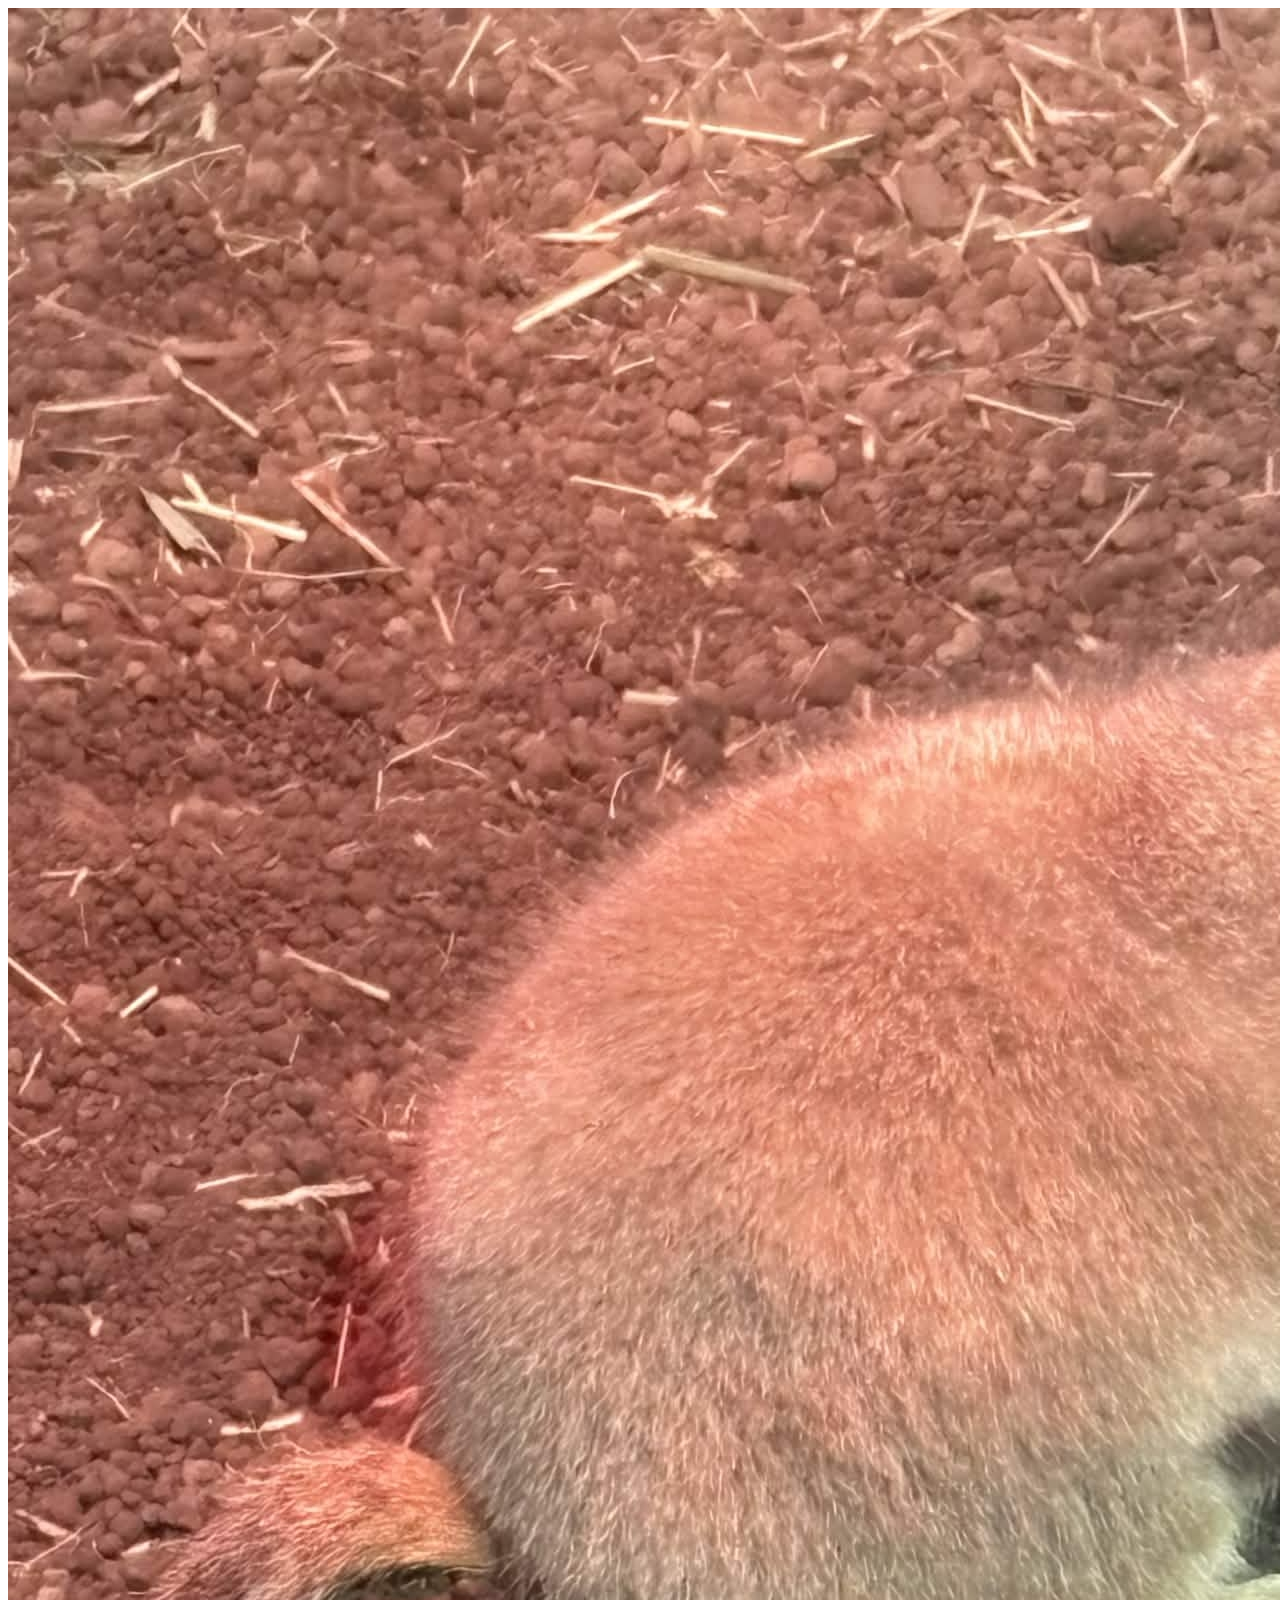
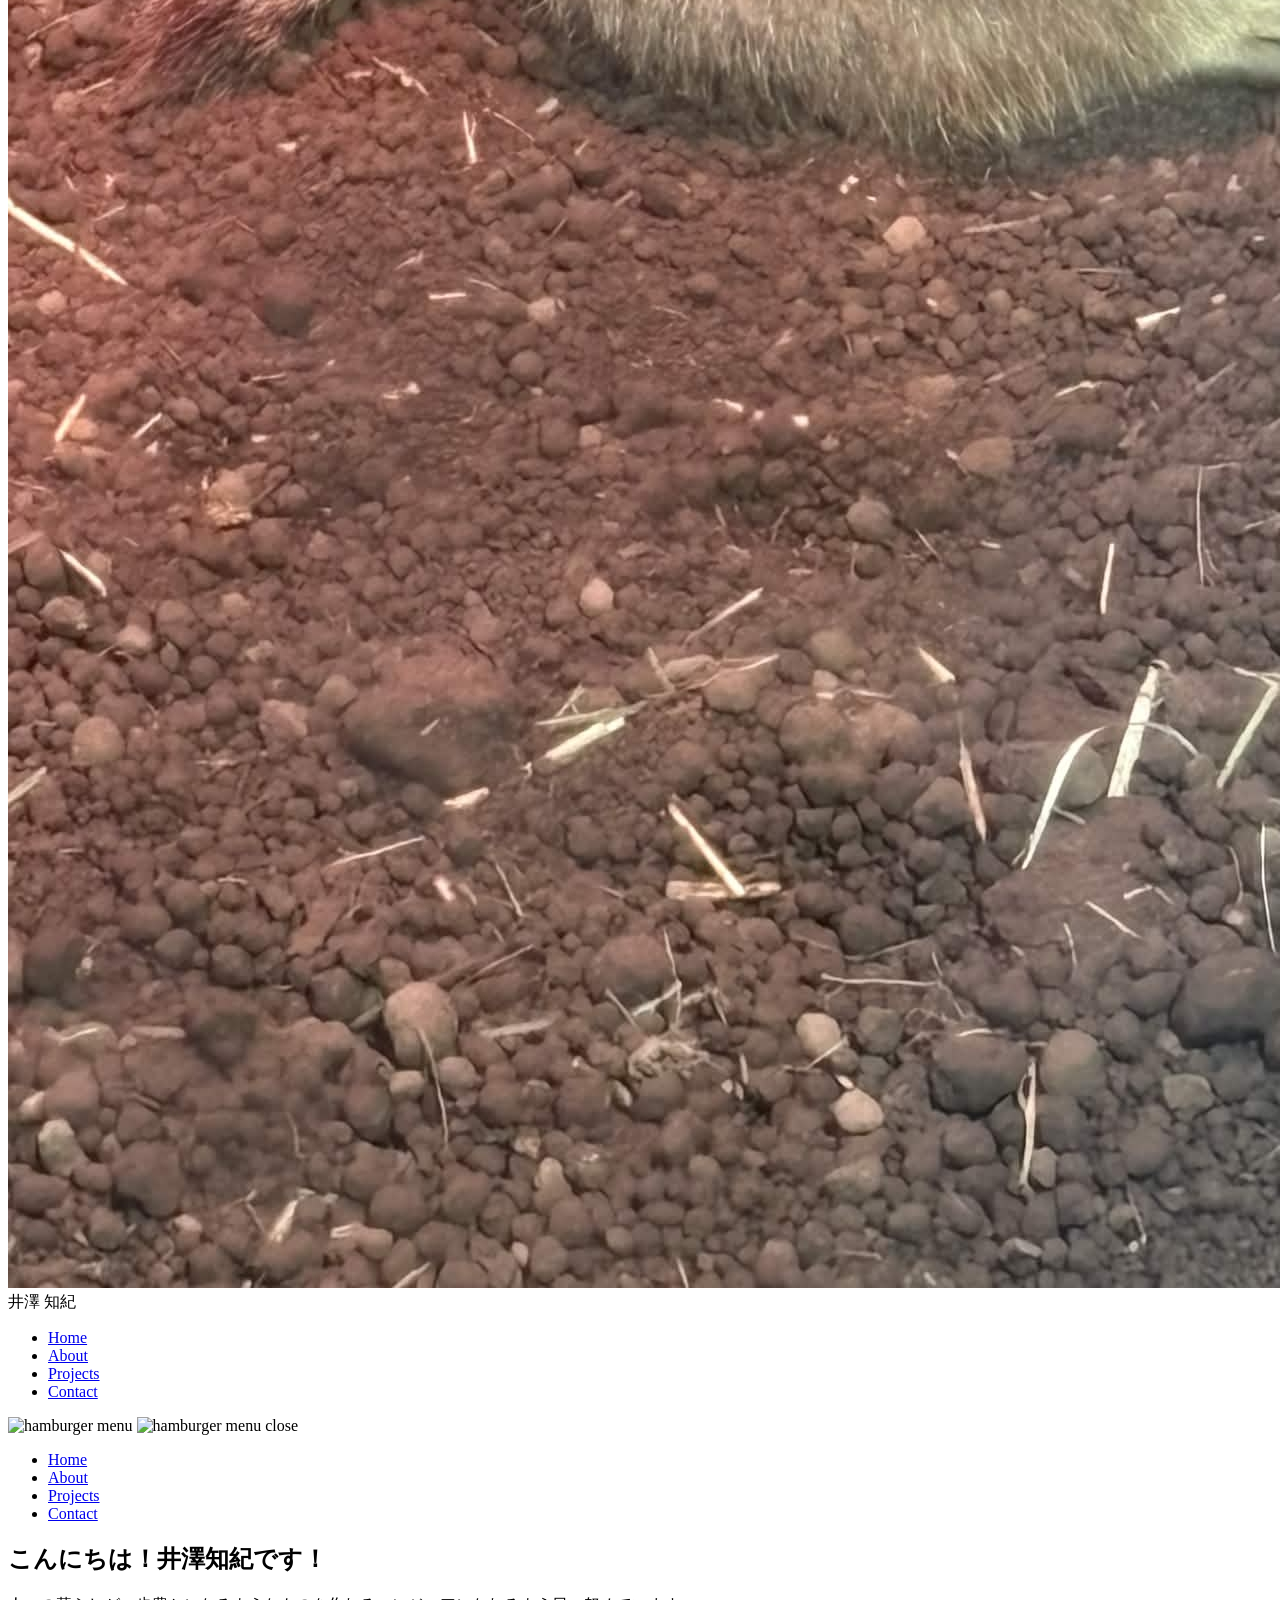
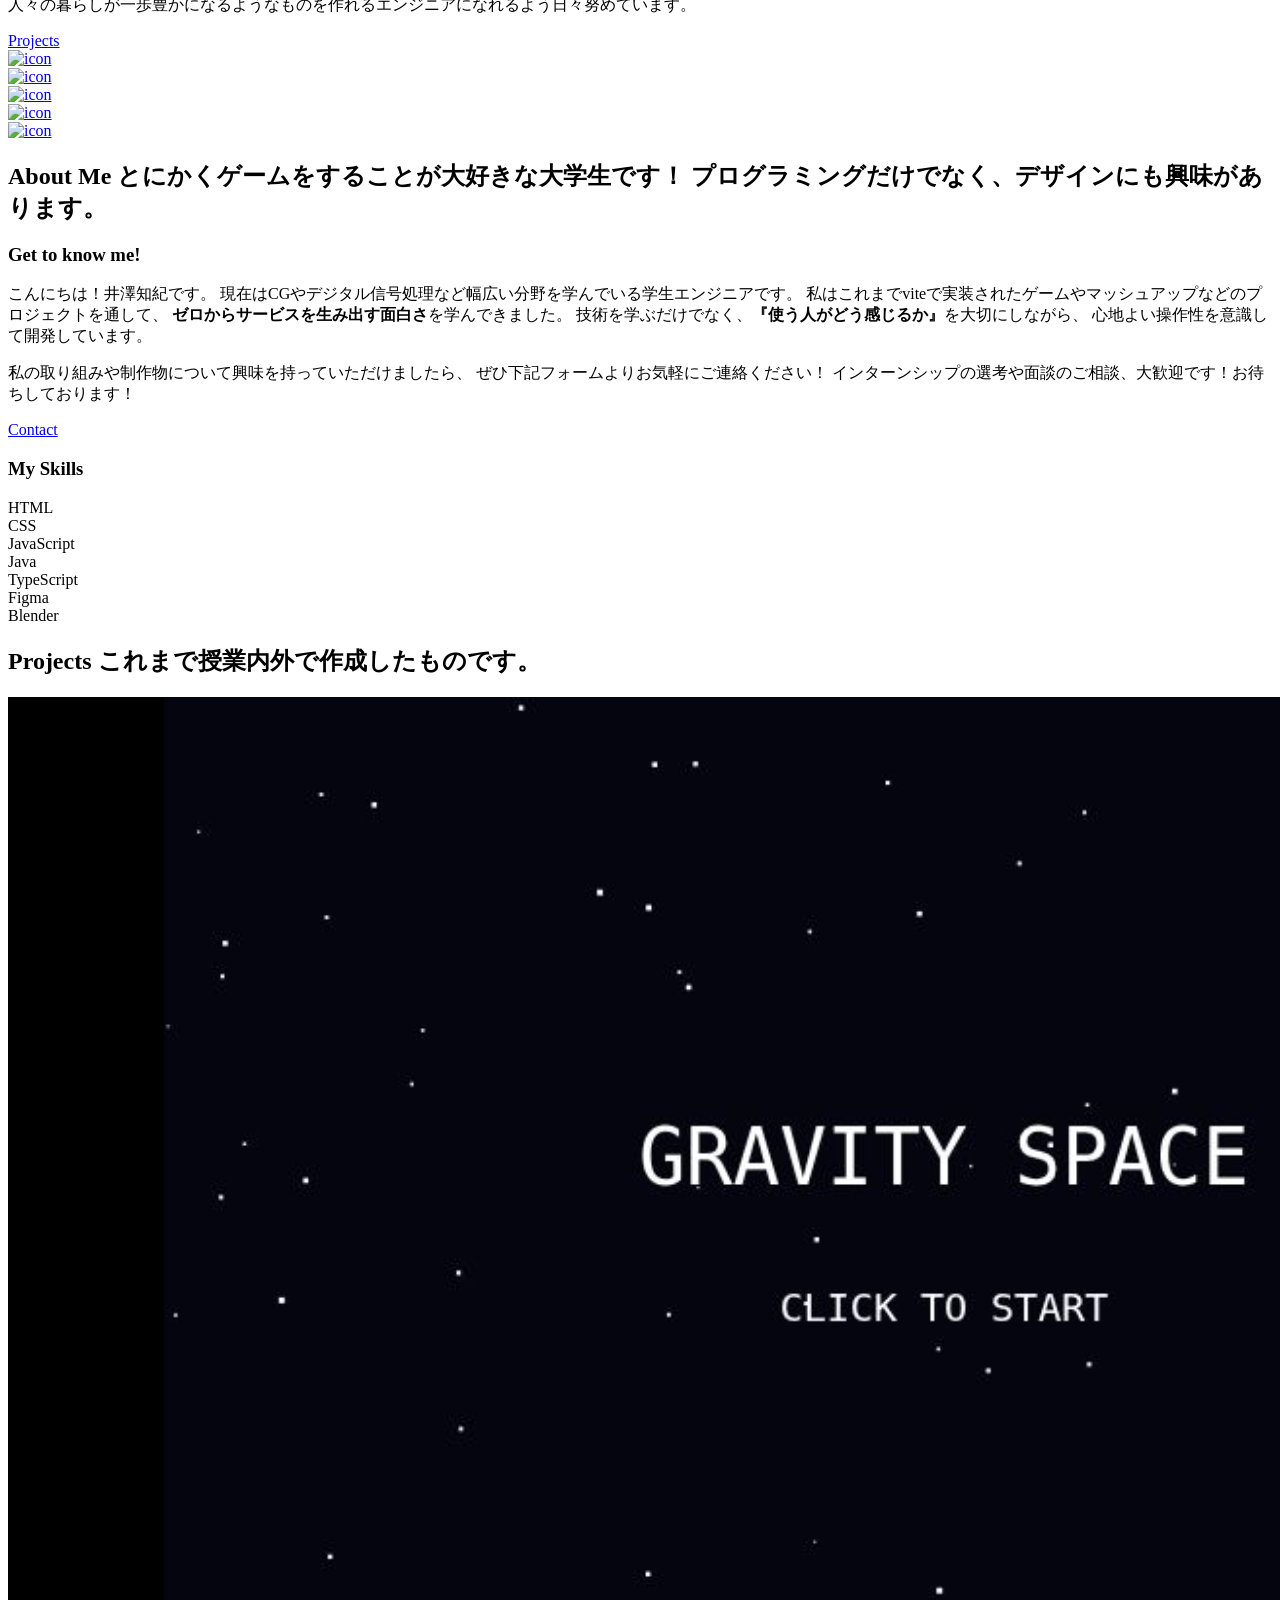
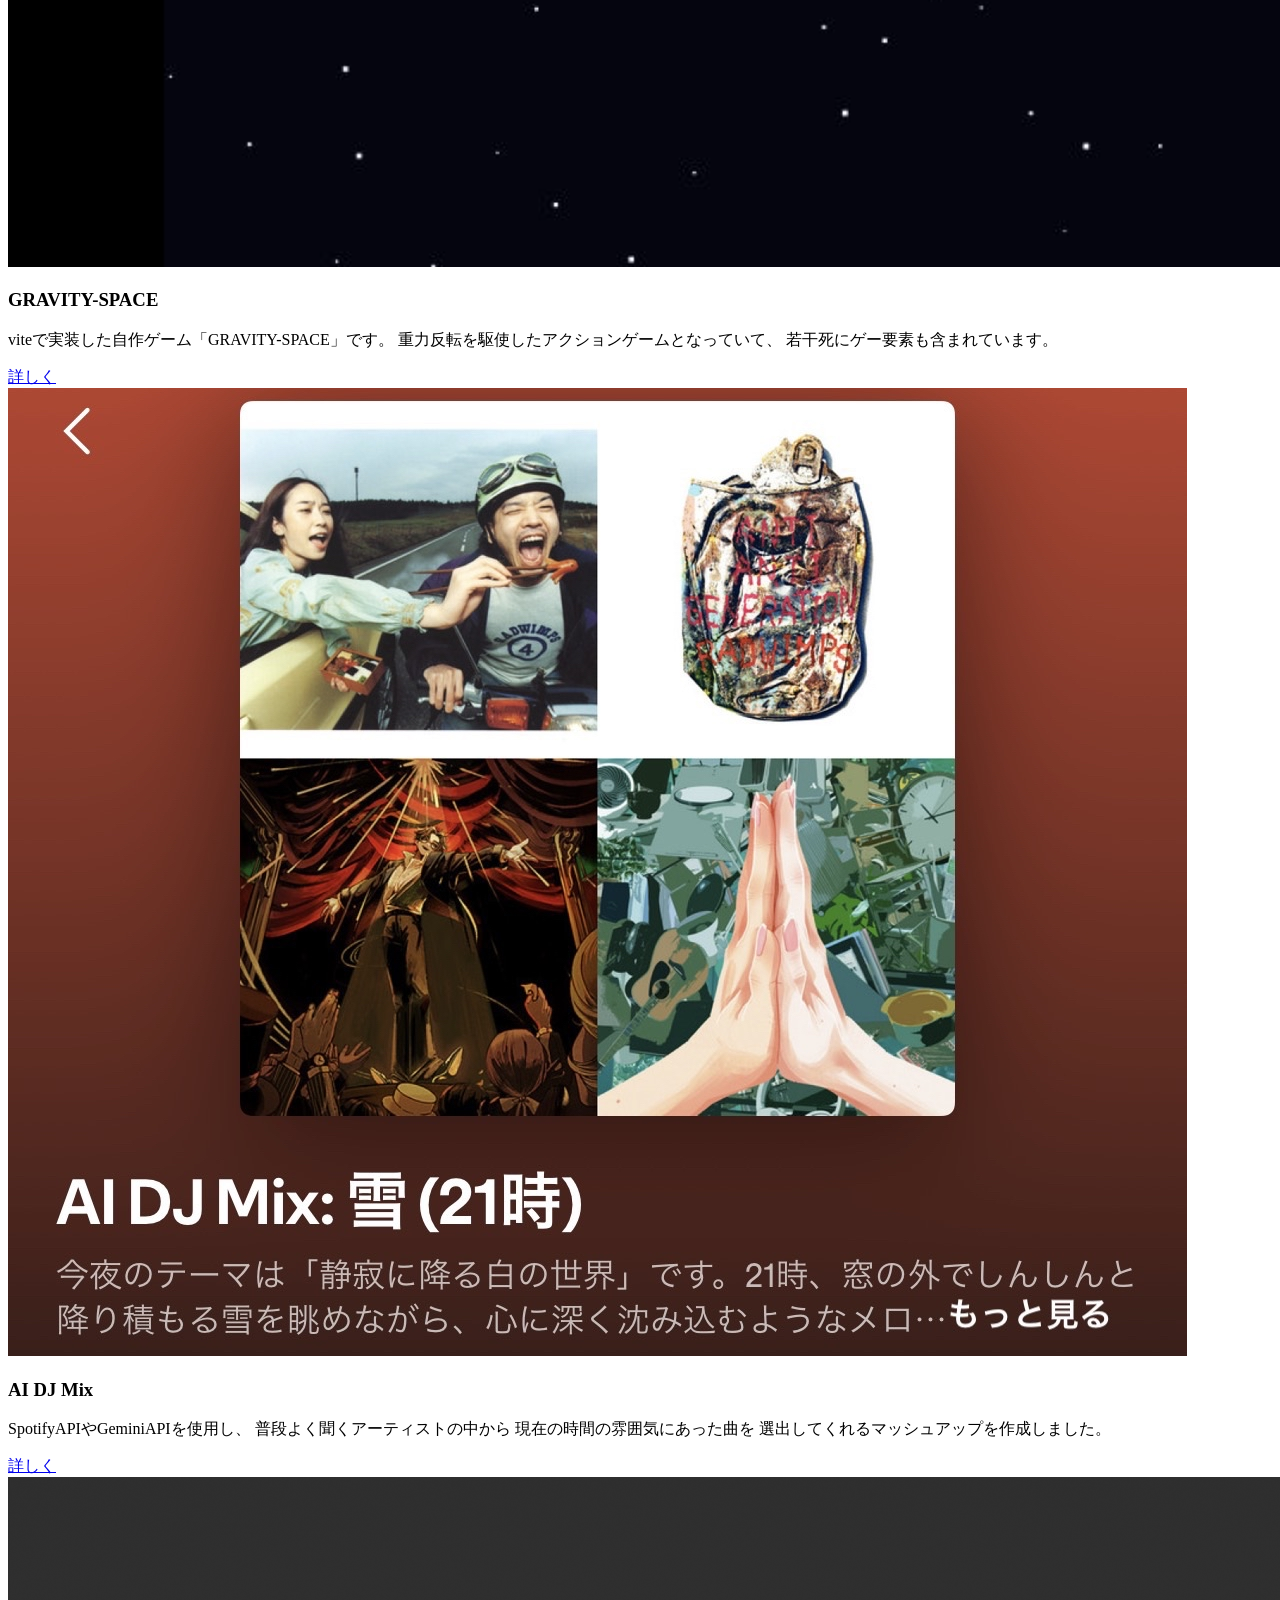
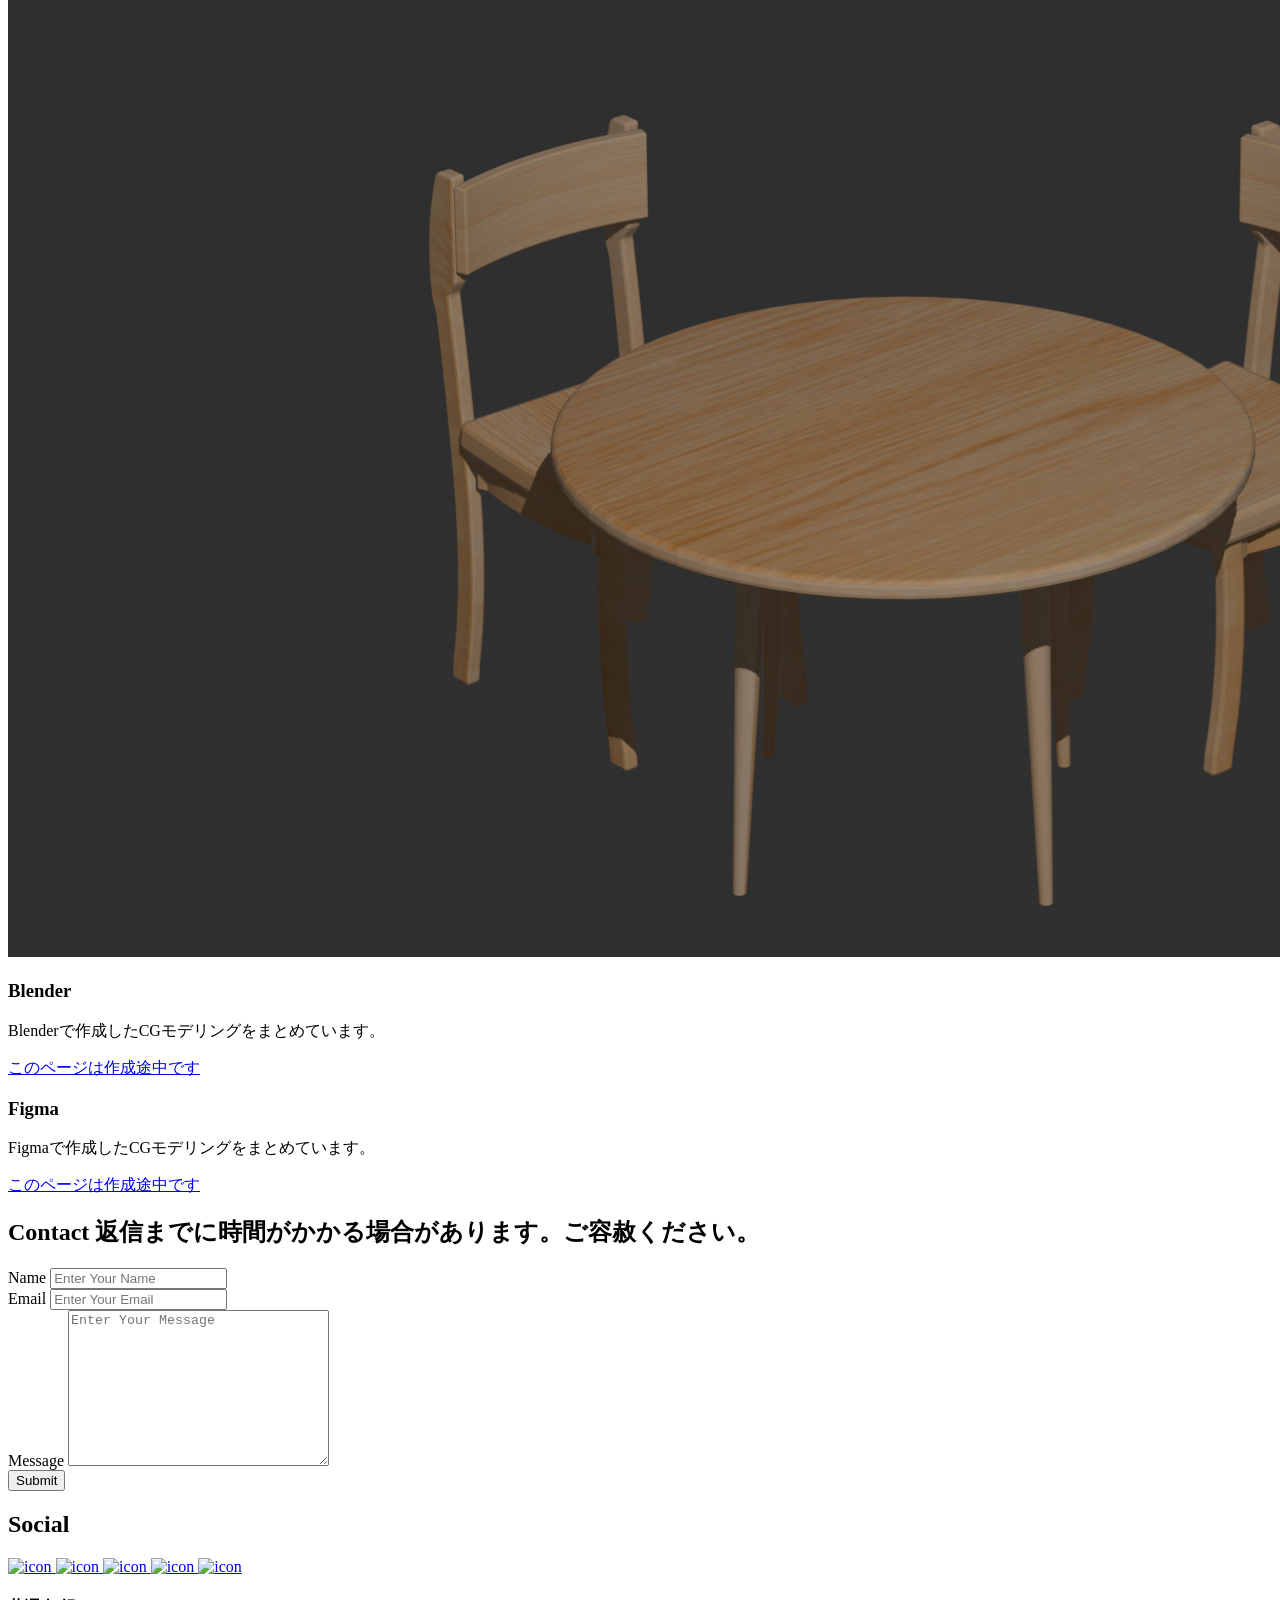
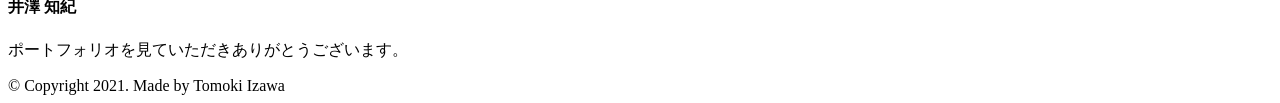
==== index.html @ d4529b8e "project-4_page_added" ====
<!DOCTYPE html>
<html lang="en">
  <head>
    <meta charset="UTF-8" />
    <meta name="viewport" content="width=device-width, initial-scale=1.0" />
    <meta http-equiv="X-UA-Compatible" content="ie=edge" />
    <title>Dopefolio</title>
    <meta name="description" content="Portfolio Template for Developer" />

    <link rel="stylesheet" href="css/style.css" />

    <link rel="preconnect" href="https://fonts.googleapis.com" />
    <link rel="preconnect" href="https://fonts.gstatic.com" crossorigin />
    <link
      href="https://fonts.googleapis.com/css2?family=Source+Sans+Pro:wght@400;600;700;900&display=swap"
      rel="stylesheet"
    />
    <!-- Google tag (gtag.js) -->
    <script async src="https://www.googletagmanager.com/gtag/js?id=G-M585T8KN8J"></script>
    <script>
    window.dataLayer = window.dataLayer || [];
    function gtag(){dataLayer.push(arguments);}
    gtag('js', new Date());

    gtag('config', 'G-M585T8KN8J');
    </script>
  </head>
  <body>
    <header class="header">
      <div class="header__content">
        <div class="header__logo-container">
          <div class="header__logo-img-cont">
            <img
              src="./assets/jpeg/IMG_5414.jpg"
              alt="Ram Maheshwari Logo Image"
              class="header__logo-img"
            />
          </div>
          <span class="header__logo-sub">井澤 知紀</span>
        </div>
        <div class="header__main">
          <ul class="header__links">
            <li class="header__link-wrapper">
              <a href="./index.html" class="header__link"> Home </a>
            </li>
            <li class="header__link-wrapper">
              <a href="./index.html#about" class="header__link">About </a>
            </li>
            <li class="header__link-wrapper">
              <a href="./index.html#projects" class="header__link">
                Projects
              </a>
            </li>
            <li class="header__link-wrapper">
              <a href="./index.html#contact" class="header__link"> Contact </a>
            </li>
          </ul>
          <div class="header__main-ham-menu-cont">
            <img
              src="./assets/svg/ham-menu.svg"
              alt="hamburger menu"
              class="header__main-ham-menu"
            />
            <img
              src="./assets/svg/ham-menu-close.svg"
              alt="hamburger menu close"
              class="header__main-ham-menu-close d-none"
            />
          </div>
        </div>
      </div>
      <div class="header__sm-menu">
        <div class="header__sm-menu-content">
          <ul class="header__sm-menu-links">
            <li class="header__sm-menu-link">
              <a href="./index.html"> Home </a>
            </li>

            <li class="header__sm-menu-link">
              <a href="./index.html#about"> About </a>
            </li>

            <li class="header__sm-menu-link">
              <a href="./index.html#projects"> Projects </a>
            </li>

            <li class="header__sm-menu-link">
              <a href="./index.html#contact"> Contact </a>
            </li>
          </ul>
        </div>
      </div>
    </header>
    <section class="home-hero">
      <div class="home-hero__content">
        <h1 class="heading-primary">こんにちは！井澤知紀です！</h1>
        <div class="home-hero__info">
          <p class="text-primary">
            人々の暮らしが一歩豊かになるようなものを作れるエンジニアになれるよう日々努めています。
          </p>
        </div>
        <div class="home-hero__cta">
          <a href="./index.html#projects" class="btn btn--bg">Projects</a>
        </div>
      </div>
      <div class="home-hero__socials">
        <div class="home-hero__social">
          <a href="#" class="home-hero__social-icon-link">
            <img
              src="./assets/png/linkedin-ico.png"
              alt="icon"
              class="home-hero__social-icon"
            />
          </a>
        </div>
        <div class="home-hero__social">
          <a href="#" class="home-hero__social-icon-link">
            <img
              src="./assets/png/github-ico.png"
              alt="icon"
              class="home-hero__social-icon"
            />
          </a>
        </div>
        <div class="home-hero__social">
          <a href="#" class="home-hero__social-icon-link">
            <img
              src="./assets/png/twitter-ico.png"
              alt="icon"
              class="home-hero__social-icon"
            />
          </a>
        </div>
        <div class="home-hero__social">
          <a href="#" class="home-hero__social-icon-link">
            <img
              src="./assets/png/yt-ico.png"
              alt="icon"
              class="home-hero__social-icon"
            />
          </a>
        </div>
        <div class="home-hero__social">
          <a
            href="#"
            class="home-hero__social-icon-link home-hero__social-icon-link--bd-none"
          >
            <img
              src="./assets/png/insta-ico.png"
              alt="icon"
              class="home-hero__social-icon"
            />
          </a>
        </div>
      </div>
      <div class="home-hero__mouse-scroll-cont">
        <div class="mouse"></div>
      </div>
    </section>
    <section id="about" class="about sec-pad">
      <div class="main-container">
        <h2 class="heading heading-sec heading-sec__mb-med">
          <span class="heading-sec__main">About Me</span>
          <span class="heading-sec__sub">
            とにかくゲームをすることが大好きな大学生です！
            プログラミングだけでなく、デザインにも興味があります。
          </span>
        </h2>
        <div class="about__content">
          <div class="about__content-main">
            <h3 class="about__content-title">Get to know me!</h3>
            <div class="about__content-details">
              <p class="about__content-details-para">
              こんにちは！井澤知紀です。
              現在はCGやデジタル信号処理など幅広い分野を学んでいる学生エンジニアです。
              私はこれまでviteで実装されたゲームやマッシュアップなどのプロジェクトを通して、
              <strong>ゼロからサービスを生み出す面白さ</strong>を学んできました。
              技術を学ぶだけでなく、<strong>『使う人がどう感じるか』</strong>を大切にしながら、
              心地よい操作性を意識して開発しています。
              </p>
              <p class="about__content-details-para">
              私の取り組みや制作物について興味を持っていただけましたら、
              ぜひ下記フォームよりお気軽にご連絡ください！
              インターンシップの選考や面談のご相談、大歓迎です！お待ちしております！
              </p>
            </div>
            <a href="./index.html#contact" class="btn btn--med btn--theme dynamicBgClr"
              >Contact</a
            >
          </div>
          <div class="about__content-skills">
            <h3 class="about__content-title">My Skills</h3>
            <div class="skills">
              <div class="skills__skill">HTML</div>
              <div class="skills__skill">CSS</div>
              <div class="skills__skill">JavaScript</div>
              <div class="skills__skill">Java</div>
              <div class="skills__skill">TypeScript</div>
              <div class="skills__skill">Figma</div>
              <div class="skills__skill">Blender</div>
            </div>
          </div>
        </div>
      </div>
    </section>
    <section id="projects" class="projects sec-pad">
      <div class="main-container">
        <h2 class="heading heading-sec heading-sec__mb-bg">
          <span class="heading-sec__main">Projects</span>
          <span class="heading-sec__sub">
          これまで授業内外で作成したものです。
          </span>
        </h2>

        <div class="projects__content">
          <div class="projects__row">
            <div class="projects__row-img-cont">
              <img
                src="./assets/png/GRAVITYSPACE.png"
                alt="Software Screenshot"
                class="projects__row-img"
                loading="lazy"
              />
            </div>
            <div class="projects__row-content">
              <h3 class="projects__row-content-title">GRAVITY-SPACE</h3>
              <p class="projects__row-content-desc">
                viteで実装した自作ゲーム「GRAVITY-SPACE」です。
                重力反転を駆使したアクションゲームとなっていて、
                若干死にゲー要素も含まれています。
              </p>
              <a
                href="./project-1.html"
                class="btn btn--med btn--theme dynamicBgClr"
                target="_blank"
                >詳しく</a
              >
            </div>
          </div>
          <div class="projects__row">
            <div class="projects__row-img-cont">
              <img
                src="./assets/png/IMG_6015.png"
                alt="Software Screenshot"
                class="projects__row-img"
                loading="lazy"
              />
            </div>
            <div class="projects__row-content">
              <h3 class="projects__row-content-title">AI DJ Mix
              </h3>
              <p class="projects__row-content-desc">
                SpotifyAPIやGeminiAPIを使用し、
                普段よく聞くアーティストの中から
                現在の時間の雰囲気にあった曲を
                選出してくれるマッシュアップを作成しました。
              </p>
              <a
                href="./project-2.html"
                class="btn btn--med btn--theme dynamicBgClr"
                target="_blank"
                >詳しく</a
              >
            </div>
          </div>
          <div class="projects__row">
            <div class="projects__row-img-cont">
              <img
                src="./assets/png/c-and-t.png"
                alt="Software Screenshot"
                class="projects__row-img"
                loading="lazy"
              />
            </div>
            <div class="projects__row-content">
              <h3 class="projects__row-content-title">Blender</h3>
              <p class="projects__row-content-desc">
                Blenderで作成したCGモデリングをまとめています。
              </p>
              <a
                href="#"
                class="btn btn--med btn--theme dynamicBgClr"
                target="_blank"
                >このページは作成途中です</a
              >
            </div>
            <div class="projects__row-content">
              <h3 class="projects__row-content-title">Figma</h3>
              <p class="projects__row-content-desc">
               Figmaで作成したCGモデリングをまとめています。
              </p>
              <a
                href="#"
                class="btn btn--med btn--theme dynamicBgClr"
                target="_blank"
                >このページは作成途中です</a
              >
            </div>
          </div>
        </div>
      </div>
    </section>
    <section id="contact" class="contact sec-pad dynamicBg">
      <div class="main-container">
        <h2 class="heading heading-sec heading-sec__mb-med">
          <span class="heading-sec__main heading-sec__main--lt">Contact</span>
          <span class="heading-sec__sub heading-sec__sub--lt">
            返信までに時間がかかる場合があります。ご容赦ください。
          </span>
        </h2>
        <div class="contact__form-container">
          <form action="https://formspree.io/f/mjgzqovj" method="POST" class="contact__form">
            <div class="contact__form-field">
              <label class="contact__form-label" for="name">Name</label>
              <input
                required
                placeholder="Enter Your Name"
                type="text"
                class="contact__form-input"
                name="name"
                id="name"
              />
            </div>
            <div class="contact__form-field">
              <label class="contact__form-label" for="email">Email</label>
              <input
                required
                placeholder="Enter Your Email"
                type="text"
                class="contact__form-input"
                name="email"
                id="email"
              />
            </div>
            <div class="contact__form-field">
              <label class="contact__form-label" for="message">Message</label>
              <textarea
                required
                cols="30"
                rows="10"
                class="contact__form-input"
                placeholder="Enter Your Message"
                name="message"
                id="message"
              ></textarea>
            </div>
            <button type="submit" class="btn btn--theme contact__btn">
              Submit
            </button>
          </form>
        </div>
      </div>
    </section>
    <footer class="main-footer">
      <div class="main-container">
        <div class="main-footer__upper">
          <div class="main-footer__row main-footer__row-1">
            <h2 class="heading heading-sm main-footer__heading-sm">
              <span>Social</span>
            </h2>
            <div class="main-footer__social-cont">
              <a target="_blank" rel="noreferrer" href="#">
                <img
                  class="main-footer__icon"
                  src="./assets/png/linkedin-ico.png"
                  alt="icon"
                />
              </a>
              <a target="_blank" rel="noreferrer" href="#">
                <img
                  class="main-footer__icon"
                  src="./assets/png/github-ico.png"
                  alt="icon"
                />
              </a>
              <a target="_blank" rel="noreferrer" href="#">
                <img
                  class="main-footer__icon"
                  src="./assets/png/twitter-ico.png"
                  alt="icon"
                />
              </a>
              <a target="_blank" rel="noreferrer" href="#">
                <img
                  class="main-footer__icon"
                  src="./assets/png/yt-ico.png"
                  alt="icon"
                />
              </a>
              <a target="_blank" rel="noreferrer" href="#">
                <img
                  class="main-footer__icon main-footer__icon--mr-none"
                  src="./assets/png/insta-ico.png"
                  alt="icon"
                />
              </a>
            </div>
          </div>
          <div class="main-footer__row main-footer__row-2">
            <h4 class="heading heading-sm text-lt">井澤 知紀</h4>
            <p class="main-footer__short-desc">
              ポートフォリオを見ていただきありがとうございます。
            </p>
          </div>
        </div>

        <!-- If you give me some credit or shoutout here by linking to my website, then it will be a big thing for me and will help me a lot :) -->
        <div class="main-footer__lower">
          &copy; Copyright 2021. Made by
          <a rel="noreferrer" target="_blank" 
            >Tomoki Izawa</a
          >
        </div>
      </div>
    </footer>

    <script src="./index.js"></script>
  </body>
</html>
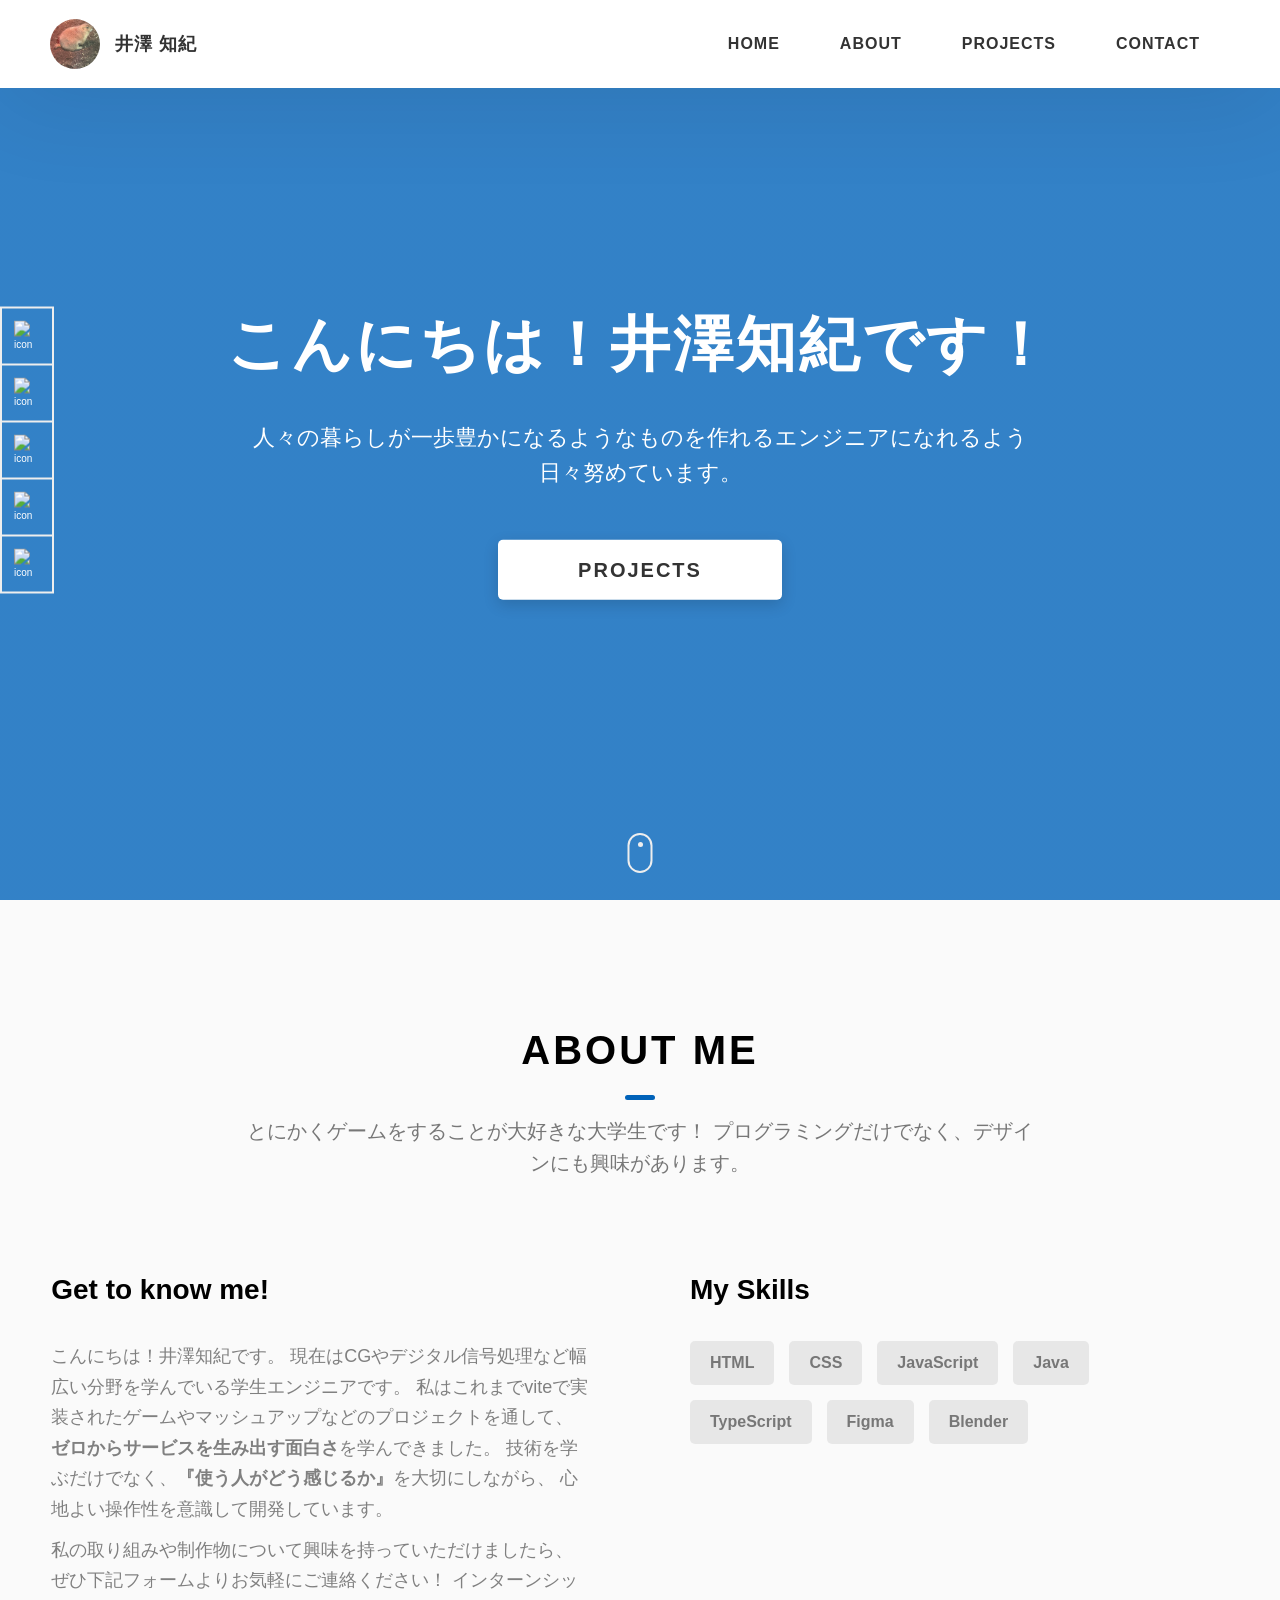
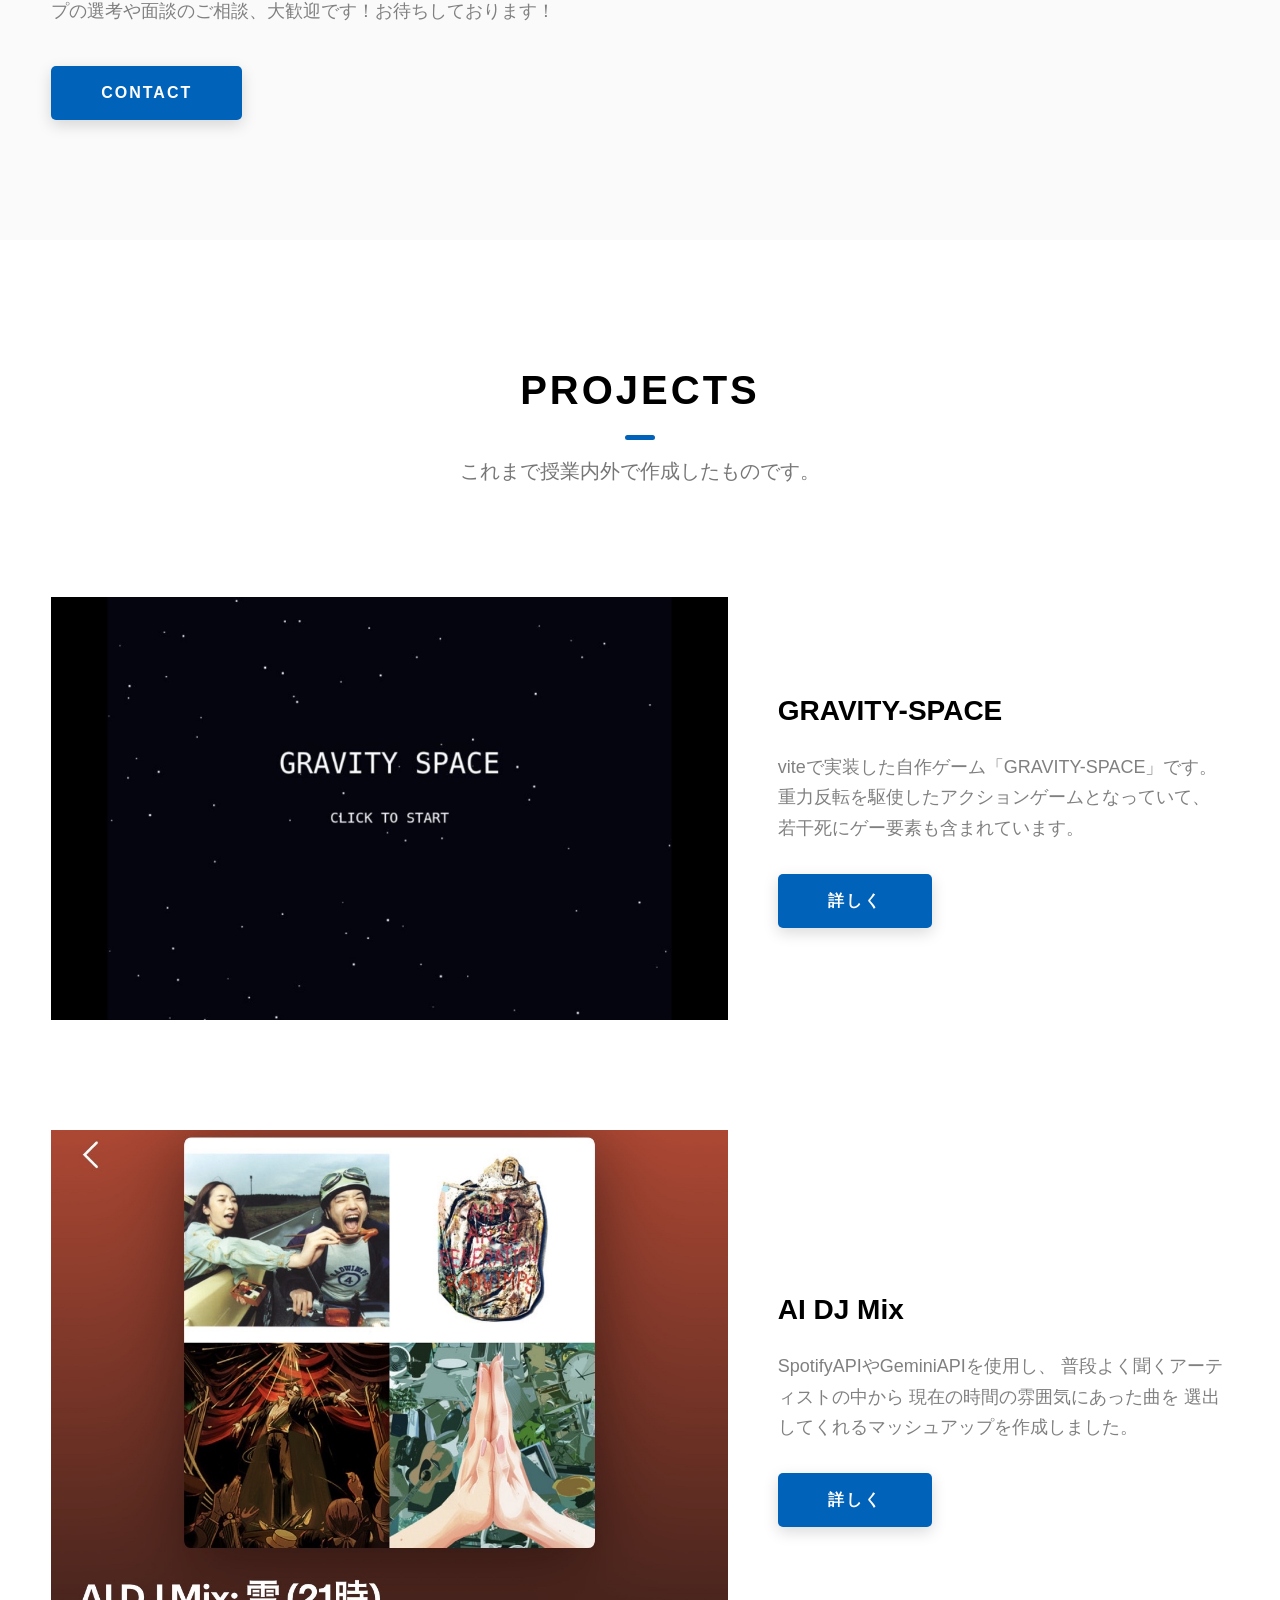
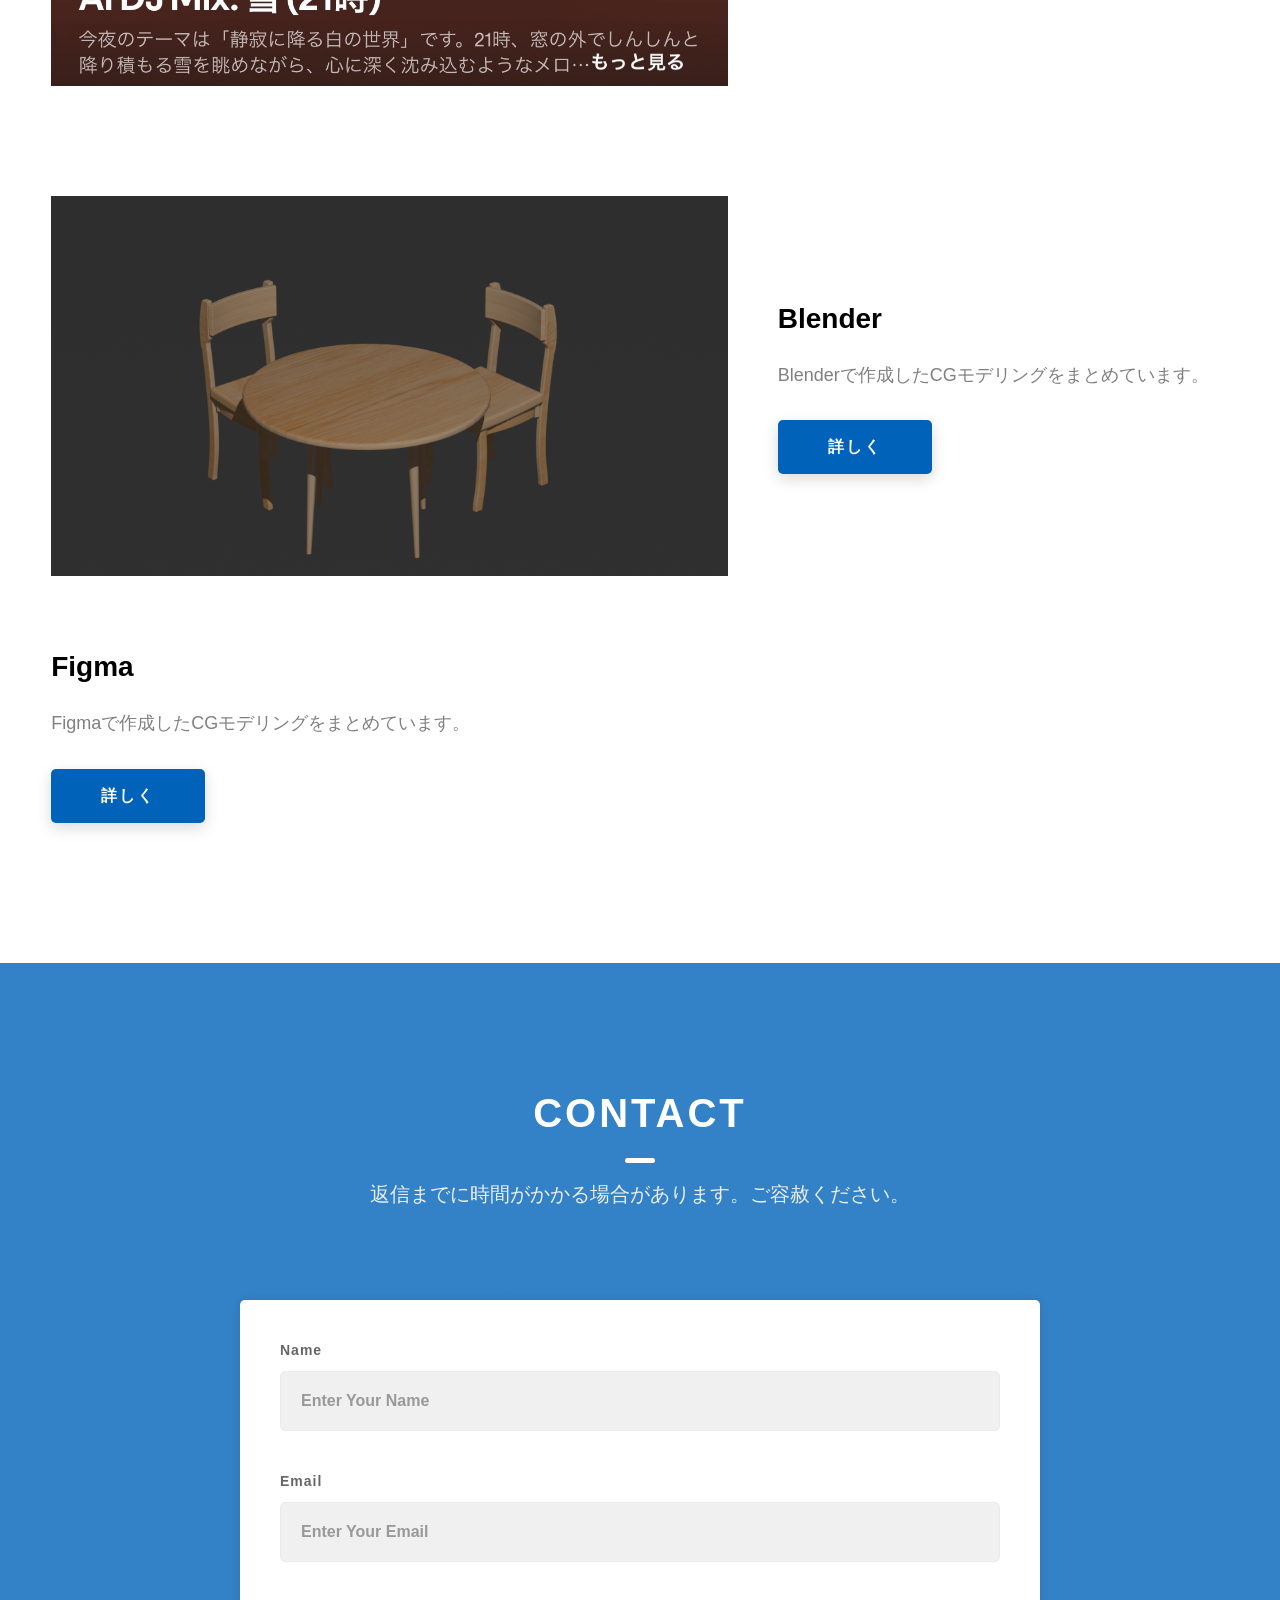
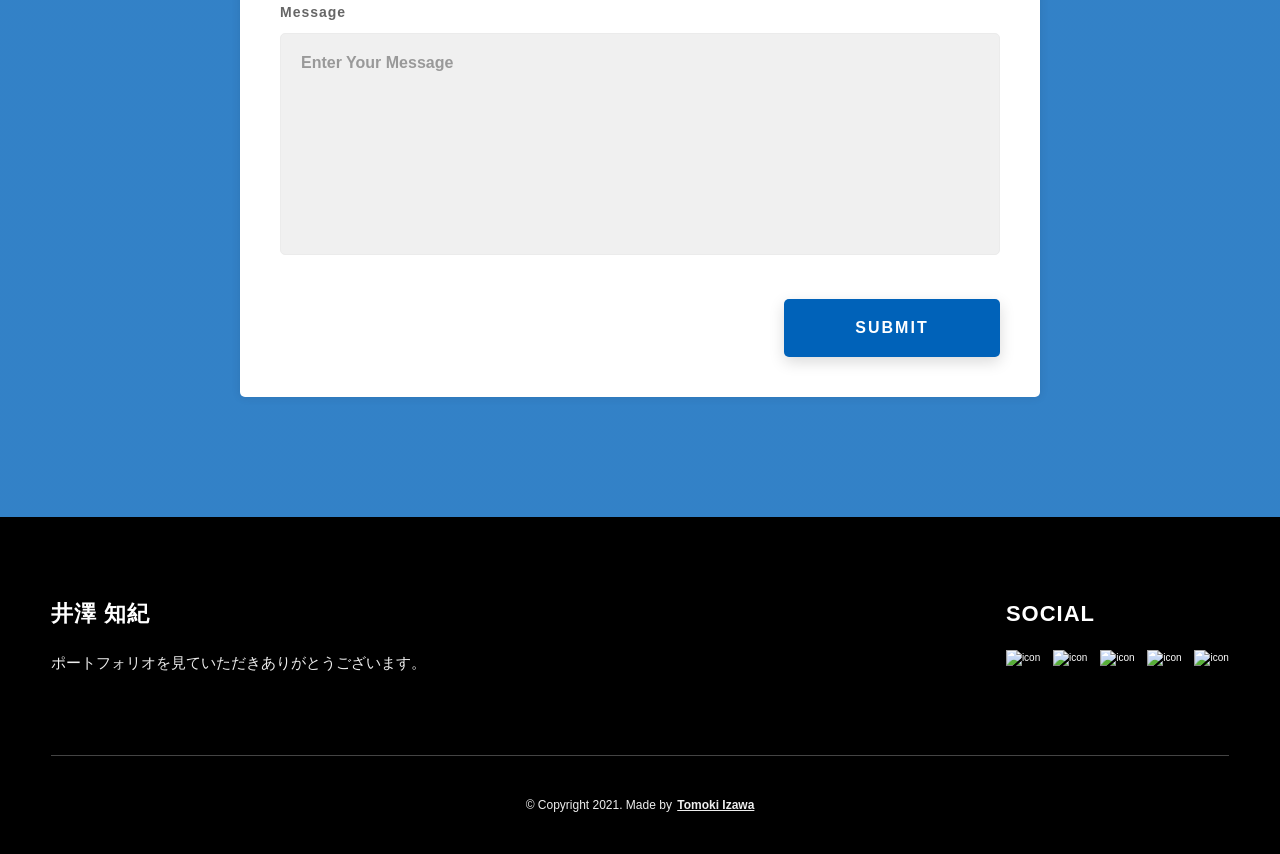
==== commit 388cf0d5: "project-3,4changed" ====
--- a/index.html
+++ b/index.html
@@ -278,10 +278,10 @@
                 Blenderで作成したCGモデリングをまとめています。
               </p>
               <a
-                href="#"
+                href="./project-3.html"
                 class="btn btn--med btn--theme dynamicBgClr"
                 target="_blank"
-                >このページは作成途中です</a
+                >詳しく</a
               >
             </div>
             <div class="projects__row-content">
@@ -290,10 +290,10 @@
                Figmaで作成したCGモデリングをまとめています。
               </p>
               <a
-                href="#"
+                href="./project-4.html"
                 class="btn btn--med btn--theme dynamicBgClr"
                 target="_blank"
-                >このページは作成途中です</a
+                >詳しく</a
               >
             </div>
           </div>
--- a/css/style.css
+++ b/css/style.css
@@ -0,0 +1,707 @@
+/*
+0 - 600px:      Phone
+600 - 900px:    Tablet portrait
+900 - 1200px:   Tablet landscape
+[1200 - 1800] is where our normal styles apply
+1800px + :      Big desktop
+$breakpoint arguement choices:
+- phone
+- tab-port
+- tab-land
+- big-desktop
+
+Inside media queries 1em is always 16px i.e 1em = 16px at every screen size only inside media queries
+*/
+*,
+*::after,
+*::before {
+  margin: 0;
+  padding: 0;
+  box-sizing: inherit;
+  font-family: inherit; }
+
+html {
+  font-size: 62.5%;
+  scroll-behavior: smooth; }
+  @media only screen and (max-width: 75em) {
+    html {
+      font-size: 59%; } }
+  @media only screen and (max-width: 56.25em) {
+    html {
+      font-size: 56%; } }
+  @media only screen and (min-width: 112.5em) {
+    html {
+      font-size: 65%; } }
+
+body {
+  box-sizing: border-box;
+  position: relative;
+  line-height: 1.5;
+  font-family: sans-serif;
+  overflow-x: hidden;
+  overflow-y: scroll;
+  font-family: 'Source Sans Pro', sans-serif; }
+
+a {
+  text-decoration: none;
+  color: inherit; }
+
+li {
+  list-style: none; }
+
+input:focus,
+button:focus,
+a:focus,
+textarea:focus {
+  outline: none; }
+
+button {
+  border: none;
+  cursor: pointer; }
+
+textarea {
+  resize: none; }
+
+.heading-primary {
+  font-size: 6rem;
+  text-transform: uppercase;
+  letter-spacing: 3px;
+  text-align: center; }
+  @media only screen and (max-width: 37.5em) {
+    .heading-primary {
+      font-size: 4.5rem; } }
+
+.heading-sec__mb-bg {
+  margin-bottom: 11rem; }
+  @media only screen and (max-width: 56.25em) {
+    .heading-sec__mb-bg {
+      margin-bottom: 8rem; } }
+
+.heading-sec__mb-med {
+  margin-bottom: 9rem; }
+  @media only screen and (max-width: 56.25em) {
+    .heading-sec__mb-med {
+      margin-bottom: 8rem; } }
+
+.heading-sec__main {
+  display: block;
+  font-size: 4rem;
+  text-transform: uppercase;
+  letter-spacing: 1px;
+  letter-spacing: 3px;
+  text-align: center;
+  margin-bottom: 3.5rem;
+  position: relative; }
+  .heading-sec__main--lt {
+    color: #fff; }
+    .heading-sec__main--lt::after {
+      content: '';
+      background: #fff !important; }
+  .heading-sec__main::after {
+    content: '';
+    position: absolute;
+    top: calc(100% + 1.5rem);
+    height: 5px;
+    width: 3rem;
+    background: #0062b9;
+    left: 50%;
+    transform: translateX(-50%);
+    border-radius: 5px; }
+    @media only screen and (max-width: 37.5em) {
+      .heading-sec__main::after {
+        top: calc(100% + 1.2rem); } }
+
+.heading-sec__sub {
+  display: block;
+  text-align: center;
+  color: #777;
+  font-size: 2rem;
+  font-weight: 500;
+  max-width: 80rem;
+  margin: auto;
+  line-height: 1.6; }
+  @media only screen and (max-width: 37.5em) {
+    .heading-sec__sub {
+      font-size: 1.8rem; } }
+  .heading-sec__sub--lt {
+    color: #eee; }
+
+.heading-sm {
+  font-size: 2.2rem;
+  text-transform: uppercase;
+  letter-spacing: 1px; }
+
+.main-container {
+  max-width: 120rem;
+  margin: auto;
+  width: 92%; }
+
+.btn {
+  background: #fff;
+  color: #333;
+  text-transform: uppercase;
+  letter-spacing: 2px;
+  display: inline-block;
+  font-weight: 700;
+  border-radius: 5px;
+  box-shadow: 0 5px 15px 0 rgba(0, 0, 0, 0.15);
+  transition: transform .3s; }
+  .btn:hover {
+    transform: translateY(-3px); }
+  .btn--bg {
+    padding: 1.5rem 8rem;
+    font-size: 2rem; }
+  .btn--med {
+    padding: 1.5rem 5rem;
+    font-size: 1.6rem; }
+  .btn--theme {
+    background: #0062b9;
+    color: #fff; }
+  .btn--theme-inv {
+    color: #0062b9;
+    background: #fff;
+    border: 2px solid #0062b9;
+    box-shadow: none;
+    padding: calc(1.5rem - 2px) calc(5rem - 2px); }
+
+.sec-pad {
+  padding: 12rem 0; }
+  @media only screen and (max-width: 56.25em) {
+    .sec-pad {
+      padding: 8rem 0; } }
+
+.text-primary {
+  color: #fff;
+  font-size: 2.2rem;
+  text-align: center;
+  width: 100%;
+  line-height: 1.6; }
+  @media only screen and (max-width: 37.5em) {
+    .text-primary {
+      font-size: 2rem; } }
+
+.d-none {
+  display: none; }
+
+.home-hero {
+  color: #fff;
+  background: linear-gradient(to right, rgba(0, 98, 185, 0.8), rgba(0, 98, 185, 0.8)), url(../../assets/svg/common-bg.svg);
+  background-position: center;
+  height: 100vh;
+  min-height: 80rem;
+  max-height: 120rem;
+  position: relative; }
+  @media only screen and (max-width: 37.5em) {
+    .home-hero {
+      height: unset;
+      min-height: unset; } }
+  .home-hero__socials {
+    position: absolute;
+    top: 50%;
+    border: 2px solid #eee;
+    border-left: 2px solid #eee;
+    transform: translateY(-50%); }
+    @media only screen and (max-width: 56.25em) {
+      .home-hero__socials {
+        display: none; } }
+  .home-hero__mouse-scroll-cont {
+    position: absolute;
+    bottom: 3%;
+    left: 50%;
+    transform: translateX(-50%); }
+    @media only screen and (max-width: 37.5em) {
+      .home-hero__mouse-scroll-cont {
+        display: none; } }
+  .home-hero__social {
+    width: 5rem; }
+  .home-hero__social-icon-link {
+    width: 100%;
+    display: block;
+    padding: 1.2rem;
+    border-bottom: 2px solid #eee;
+    transition: background .3s; }
+    .home-hero__social-icon-link:hover {
+      background: rgba(255, 255, 255, 0.1); }
+    .home-hero__social-icon-link--bd-none {
+      border-bottom: 0; }
+  .home-hero__social-icon {
+    width: 100%; }
+  .home-hero__content {
+    position: absolute;
+    top: 50%;
+    left: 50%;
+    transform: translate(-50%, -50%);
+    max-width: 90rem;
+    width: 92%; }
+    @media only screen and (max-width: 37.5em) {
+      .home-hero__content {
+        padding: 19rem 0 13rem 0;
+        margin: auto;
+        position: static;
+        transform: translate(0, 0); } }
+  .home-hero__info {
+    margin: 3rem auto 0 auto;
+    max-width: 80rem; }
+  .home-hero__cta {
+    margin-top: 5rem;
+    text-align: center; }
+
+.about {
+  background: #fafafa; }
+  .about__content {
+    display: grid;
+    grid-template-columns: 1fr 1fr;
+    grid-gap: 10rem; }
+    @media only screen and (max-width: 56.25em) {
+      .about__content {
+        grid-template-columns: 1fr;
+        grid-gap: 8rem; } }
+    .about__content-title {
+      font-weight: 700;
+      font-size: 2.8rem;
+      margin-bottom: 3rem; }
+      @media only screen and (max-width: 37.5em) {
+        .about__content-title {
+          font-size: 2.4rem; } }
+    .about__content-details-para {
+      font-size: 1.8rem;
+      color: grey;
+      max-width: 60rem;
+      line-height: 1.7;
+      margin-bottom: 1rem; }
+      .about__content-details-para--hl {
+        font-weight: 700;
+        margin: 0 3px; }
+      .about__content-details-para:last-child {
+        margin-bottom: 4rem; }
+
+.projects__row {
+  display: grid;
+  grid-template-columns: 1.5fr 1fr;
+  grid-gap: 5rem;
+  margin-bottom: 11rem; }
+  @media only screen and (max-width: 56.25em) {
+    .projects__row {
+      grid-template-columns: 1fr;
+      grid-gap: 2rem;
+      margin-bottom: 8rem; } }
+  @media only screen and (max-width: 56.25em) {
+    .projects__row {
+      text-align: center; } }
+  .projects__row:last-child {
+    margin-bottom: 0; }
+  .projects__row-img-cont {
+    overflow: hidden; }
+  .projects__row-img {
+    width: 100%;
+    display: block;
+    object-fit: cover; }
+  .projects__row-content {
+    padding: 2rem 0;
+    display: flex;
+    justify-content: center;
+    flex-direction: column;
+    align-items: flex-start; }
+    @media only screen and (max-width: 56.25em) {
+      .projects__row-content {
+        align-items: center; } }
+    .projects__row-content-title {
+      font-weight: 700;
+      font-size: 2.8rem;
+      margin-bottom: 2rem; }
+      @media only screen and (max-width: 37.5em) {
+        .projects__row-content-title {
+          font-size: 2.4rem; } }
+    .projects__row-content-desc {
+      font-size: 1.8rem;
+      color: grey;
+      max-width: 60rem;
+      line-height: 1.7;
+      margin-bottom: 3rem; }
+      @media only screen and (max-width: 37.5em) {
+        .projects__row-content-desc {
+          font-size: 1.7rem; } }
+
+.contact {
+  background: linear-gradient(to right, rgba(0, 98, 185, 0.8), rgba(0, 98, 185, 0.8)), url(../../assets/svg/common-bg.svg);
+  background-size: cover;
+  background-position: center; }
+  .contact__form-container {
+    box-shadow: 0 0 10px rgba(0, 0, 0, 0.1);
+    background: white;
+    padding: 4rem;
+    margin-top: 6rem;
+    max-width: 80rem;
+    text-align: right;
+    width: 95%;
+    border-radius: 5px;
+    margin: 5rem auto 0 auto; }
+    @media only screen and (max-width: 37.5em) {
+      .contact__form-container {
+        padding: 3rem; } }
+  .contact__form-field {
+    margin-bottom: 4rem; }
+    @media only screen and (max-width: 37.5em) {
+      .contact__form-field {
+        margin-bottom: 3rem; } }
+  .contact__form-label {
+    color: #666;
+    font-size: 1.4rem;
+    letter-spacing: 1px;
+    font-weight: 700;
+    margin-bottom: 1rem;
+    display: block;
+    text-align: left; }
+  .contact__form-input {
+    color: #333;
+    padding: 2rem;
+    width: 100%;
+    border: 1px solid #ebebeb;
+    font-size: 1.6rem;
+    letter-spacing: 0px;
+    background: #f0f0f0;
+    border-radius: 5px;
+    font-weight: 600;
+    /* Code for Modern Browsers */
+    /* Code for WebKit, Blink, Edge */
+    /* Code for Internet Explorer 10-11 */
+    /* Code for Microsoft Edge */
+    /* Code for Mozilla Firefox 4 to 18 */
+    /* Code for Mozilla Firefox 19+ */ }
+    .contact__form-input::placeholder {
+      color: #999;
+      font-weight: 600;
+      font-size: 1.6rem; }
+    .contact__form-input::-webkit-input-placeholder {
+      color: #999;
+      font-weight: 600;
+      font-size: 1.6rem; }
+    .contact__form-input:-ms-input-placeholder {
+      color: #999;
+      font-weight: 600;
+      font-size: 1.6rem; }
+    .contact__form-input::-ms-input-placeholder {
+      color: #999;
+      font-weight: 600;
+      font-size: 1.6rem; }
+    .contact__form-input:-moz-placeholder {
+      opacity: 1;
+      color: #999;
+      font-weight: 600;
+      font-size: 1.6rem; }
+    .contact__form-input::-moz-placeholder {
+      opacity: 1;
+      color: #999;
+      font-weight: 600;
+      font-size: 1.6rem; }
+  .contact__btn {
+    width: 30%;
+    padding: 2rem 4rem;
+    font-size: 1.6rem; }
+    @media only screen and (max-width: 37.5em) {
+      .contact__btn {
+        width: 100%; } }
+
+.project-cs-hero {
+  color: #fff;
+  background: linear-gradient(to right, rgba(0, 98, 185, 0.8), rgba(0, 98, 185, 0.8)), url(../../assets/svg/common-bg.svg);
+  background-size: cover;
+  background-position: center;
+  position: relative; }
+  @media only screen and (max-width: 37.5em) {
+    .project-cs-hero {
+      height: unset;
+      min-height: unset; } }
+  .project-cs-hero__content {
+    padding: 25rem 0 17rem 0;
+    max-width: 90rem;
+    width: 92%;
+    margin: auto; }
+    @media only screen and (max-width: 37.5em) {
+      .project-cs-hero__content {
+        padding: 19rem 0 13rem 0;
+        margin: auto;
+        position: static;
+        transform: translate(0, 0); } }
+  .project-cs-hero__info {
+    margin: 3rem auto 0 auto;
+    max-width: 80rem; }
+  .project-cs-hero__cta {
+    margin-top: 5rem;
+    text-align: center; }
+
+.project-details__content {
+  padding: 8rem 0;
+  max-width: 90rem;
+  margin: auto; }
+  .project-details__content-title {
+    font-weight: 700;
+    font-size: 2.8rem;
+    margin-bottom: 3rem; }
+    @media only screen and (max-width: 37.5em) {
+      .project-details__content-title {
+        font-size: 2.4rem; } }
+
+.project-details__showcase-img-cont {
+  width: 100%;
+  margin-bottom: 6rem; }
+
+.project-details__showcase-img {
+  width: 100%; }
+.project-details__added-img{
+  text-align: center;
+  width: 90%;}
+
+.project-details__content-main {
+  width: 100%;
+  max-width: 70rem;
+  margin: auto; }
+
+.project-details__desc {
+  margin: 0 0 7rem 0; }
+  .project-details__desc-para {
+    font-size: 1.8rem;
+    line-height: 1.7;
+    color: grey;
+    margin-bottom: 2rem; }
+
+.project-details__tools-used {
+  margin: 0 0 7rem 0; }
+  .project-details__tools-used-list {
+    display: flex;
+    flex-wrap: wrap; }
+  .project-details__tools-used-item {
+    padding: 1rem 2rem;
+    margin-bottom: 1.5rem;
+    margin-right: 1.5rem;
+    font-size: 1.6rem;
+    background: rgba(153, 153, 153, 0.2);
+    border-radius: 5px;
+    font-weight: 600;
+    color: #777; }
+
+.project-details__links {
+  margin: 0 0; }
+  .project-details__links-btn {
+    margin-right: 2rem; }
+    @media only screen and (max-width: 37.5em) {
+      .project-details__links-btn {
+        margin-right: 0;
+        width: 70%;
+        margin-bottom: 2rem;
+        text-align: center; } }
+    .project-details__links-btn:last-child {
+      margin: 0; }
+      @media only screen and (max-width: 37.5em) {
+        .project-details__links-btn:last-child {
+          margin: 0; } }
+
+.header {
+  position: fixed;
+  width: 100%;
+  z-index: 1000;
+  background: #000;
+  background: #fff;
+  box-shadow: 0 10px 100px rgba(0, 0, 0, 0.1); }
+  .header__content {
+    display: flex;
+    align-items: center;
+    justify-content: space-between;
+    padding: 1rem 5rem; }
+    @media only screen and (max-width: 56.25em) {
+      .header__content {
+        padding: 0 2rem; } }
+  .header__logo-container {
+    display: flex;
+    align-items: center;
+    cursor: pointer;
+    color: #333;
+    transition: color .3s; }
+    .header__logo-container:hover {
+      color: #0062b9; }
+  .header__logo-img-cont {
+    width: 5rem;
+    height: 5rem;
+    border-radius: 50px;
+    overflow: hidden;
+    margin-right: 1.5rem;
+    background: #0062b9; }
+    @media only screen and (max-width: 56.25em) {
+      .header__logo-img-cont {
+        width: 4.5rem;
+        height: 4.5rem;
+        margin-right: 1.2rem; } }
+  .header__logo-img {
+    width: 100%;
+    height: 100%;
+    object-fit: cover;
+    object-position: center;
+    display: block; }
+  .header__logo-sub {
+    font-size: 1.8rem;
+    text-transform: uppercase;
+    font-weight: 700;
+    letter-spacing: 1px; }
+  .header__links {
+    display: flex; }
+    @media only screen and (max-width: 37.5em) {
+      .header__links {
+        display: none; } }
+  .header__link {
+    padding: 2.2rem 3rem;
+    display: inline-block;
+    font-size: 1.6rem;
+    color: #333;
+    text-transform: uppercase;
+    letter-spacing: 1px;
+    font-weight: 700;
+    transition: color .3s; }
+    .header__link:hover {
+      color: #0062b9; }
+    @media only screen and (max-width: 56.25em) {
+      .header__link {
+        padding: 3rem 1.8rem;
+        font-size: 1.5rem; } }
+  .header__main-ham-menu-cont {
+    display: none;
+    width: 3rem;
+    padding: 2.2rem 0; }
+    @media only screen and (max-width: 37.5em) {
+      .header__main-ham-menu-cont {
+        display: block; } }
+  .header__main-ham-menu {
+    width: 100%; }
+  .header__main-ham-menu-close {
+    width: 100%; }
+  .header__sm-menu {
+    background: #fff;
+    position: absolute;
+    width: 100%;
+    top: 100%;
+    visibility: hidden;
+    opacity: 0;
+    transition: all .3s;
+    box-shadow: 0px 5px 5px 0px rgba(0, 0, 0, 0.1);
+    -webkit-box-shadow: 0px 5px 5px 0px rgba(0, 0, 0, 0.1);
+    -moz-box-shadow: 0px 5px 5px 0px rgba(0, 0, 0, 0.1); }
+    .header__sm-menu--active {
+      visibility: hidden;
+      opacity: 0; }
+      @media only screen and (max-width: 37.5em) {
+        .header__sm-menu--active {
+          visibility: visible;
+          opacity: 1; } }
+  .header__sm-menu-link a {
+    display: block;
+    text-decoration: none;
+    padding: 2.5rem 3rem;
+    font-size: 1.6rem;
+    color: #333;
+    text-align: right;
+    border-bottom: 1px solid #eee;
+    font-weight: 700;
+    text-transform: uppercase;
+    letter-spacing: 2px;
+    transition: color .3s; }
+    .header__sm-menu-link a:hover {
+      color: #0062b9; }
+  .header__sm-menu-link:first-child a {
+    border-top: 1px solid #eee; }
+  .header__sm-menu-link-last {
+    border-bottom: 0; }
+
+.main-footer {
+  background: #000;
+  color: #fff; }
+  .main-footer__upper {
+    display: flex;
+    justify-content: space-between;
+    padding: 8rem 0; }
+    @media only screen and (max-width: 56.25em) {
+      .main-footer__upper {
+        padding: 6rem 0; } }
+    @media only screen and (max-width: 37.5em) {
+      .main-footer__upper {
+        display: block; } }
+  .main-footer__row-1 {
+    order: 2; }
+    @media only screen and (max-width: 56.25em) {
+      .main-footer__row-1 {
+        margin-bottom: 5rem; } }
+  .main-footer__row-2 {
+    width: 40%;
+    order: 1;
+    max-width: 50rem; }
+    @media only screen and (max-width: 56.25em) {
+      .main-footer__row-2 {
+        width: 100%; } }
+  .main-footer__short-desc {
+    margin-top: 2rem;
+    color: #eee;
+    font-size: 1.5rem;
+    line-height: 1.7; }
+  .main-footer__social-cont {
+    margin-top: 2rem; }
+  .main-footer__icon {
+    margin-right: 1rem;
+    width: 2.5rem; }
+    .main-footer__icon--mr-none {
+      margin-right: 0; }
+  .main-footer__lower {
+    padding: 4rem 0;
+    border-top: 1px solid #444;
+    color: #eee;
+    font-size: 1.2rem;
+    text-align: left;
+    text-align: center; }
+    .main-footer__lower a {
+      text-decoration: underline;
+      font-weight: bold;
+      margin-left: 2px; }
+    @media only screen and (max-width: 56.25em) {
+      .main-footer__lower {
+        padding: 3.5rem 0; } }
+
+.skills {
+  display: flex;
+  flex-wrap: wrap; }
+  .skills__skill {
+    padding: 1rem 2rem;
+    margin-bottom: 1.5rem;
+    margin-right: 1.5rem;
+    font-size: 1.6rem;
+    background: rgba(153, 153, 153, 0.2);
+    border-radius: 5px;
+    font-weight: 600;
+    color: #777; }
+
+.mouse {
+  width: 25px;
+  height: 40px;
+  border: 2px solid #eee;
+  border-radius: 60px;
+  position: relative;
+  overflow: hidden; }
+  .mouse::before {
+    content: '';
+    width: 5px;
+    height: 5px;
+    position: absolute;
+    top: 7px;
+    left: 50%;
+    transform: translateX(-50%);
+    background-color: #eee;
+    border-radius: 50%;
+    opacity: 1;
+    animation: wheel 1.3s infinite;
+    -webkit-animation: wheel 1.3s infinite; }
+
+@keyframes wheel {
+  to {
+    opacity: 0;
+    top: 27px; } }
+
+@-webkit-keyframes wheel {
+  to {
+    opacity: 0;
+    top: 27px; } }
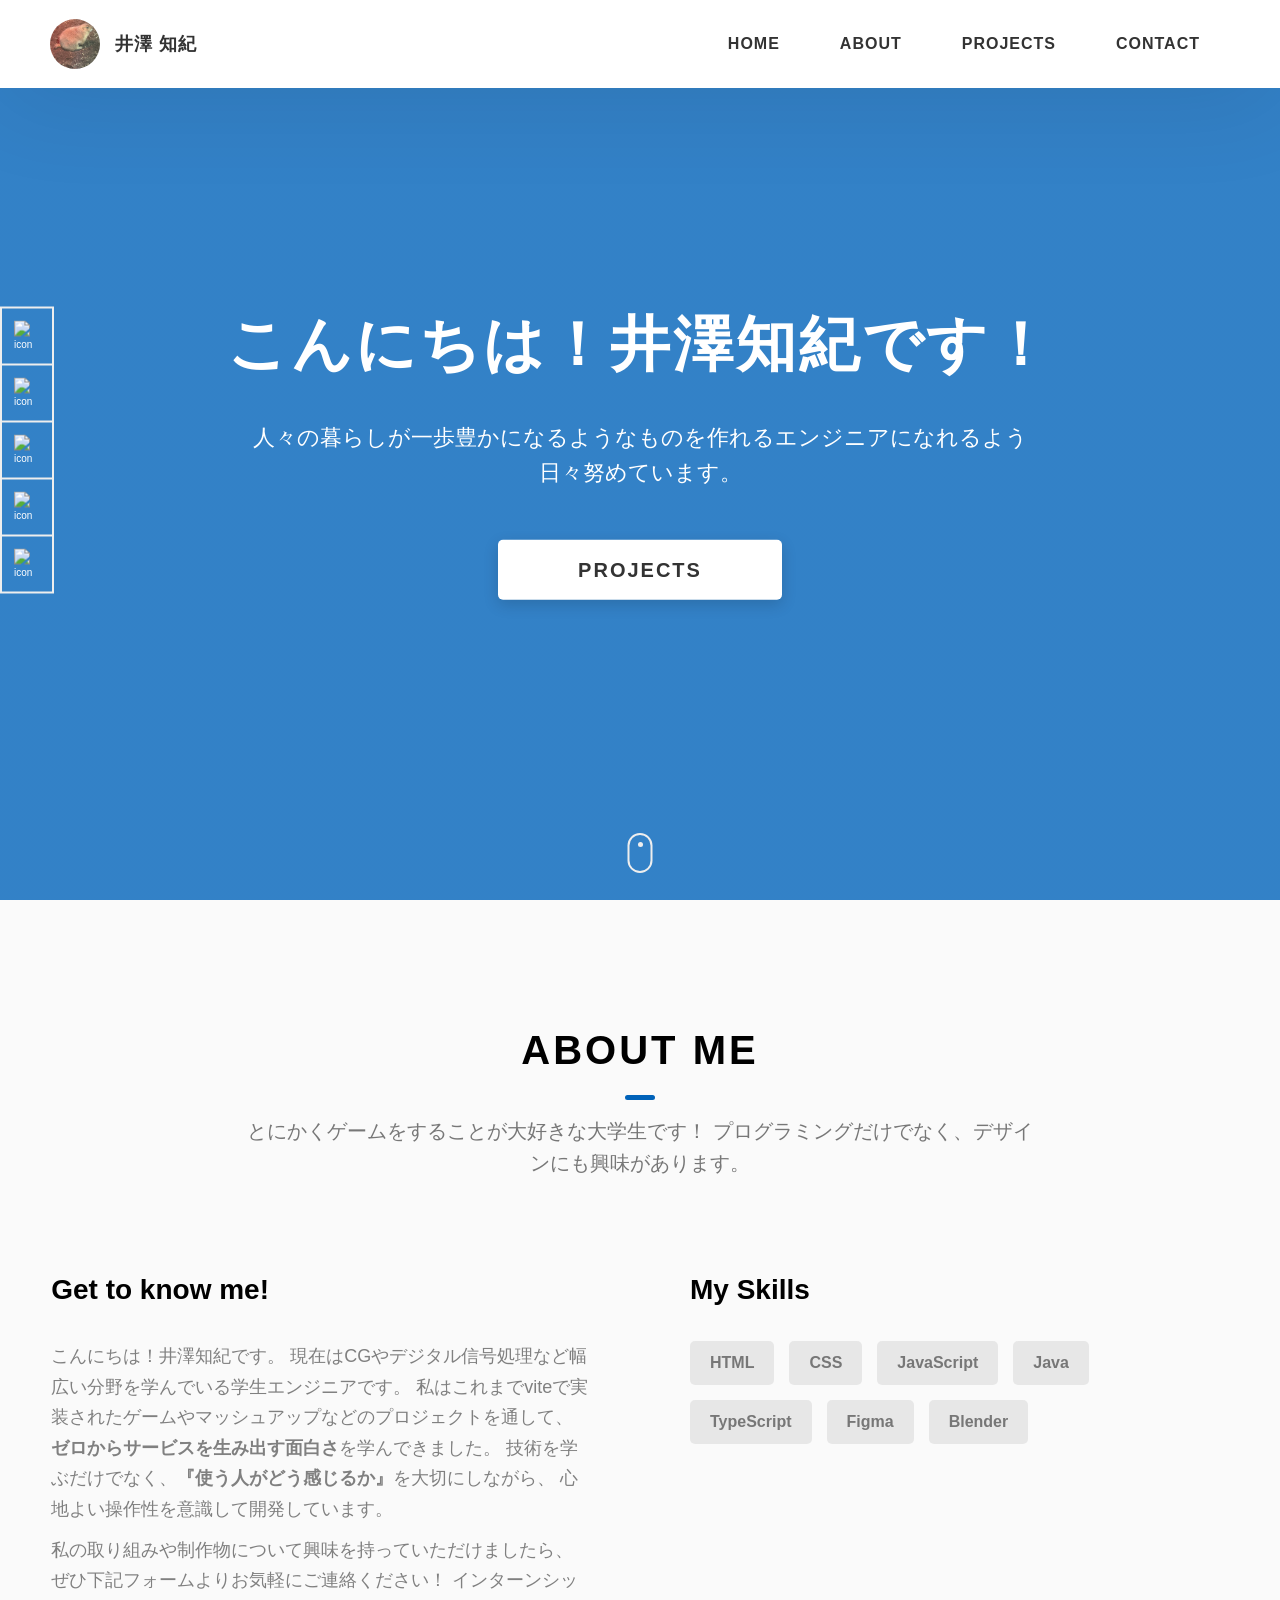
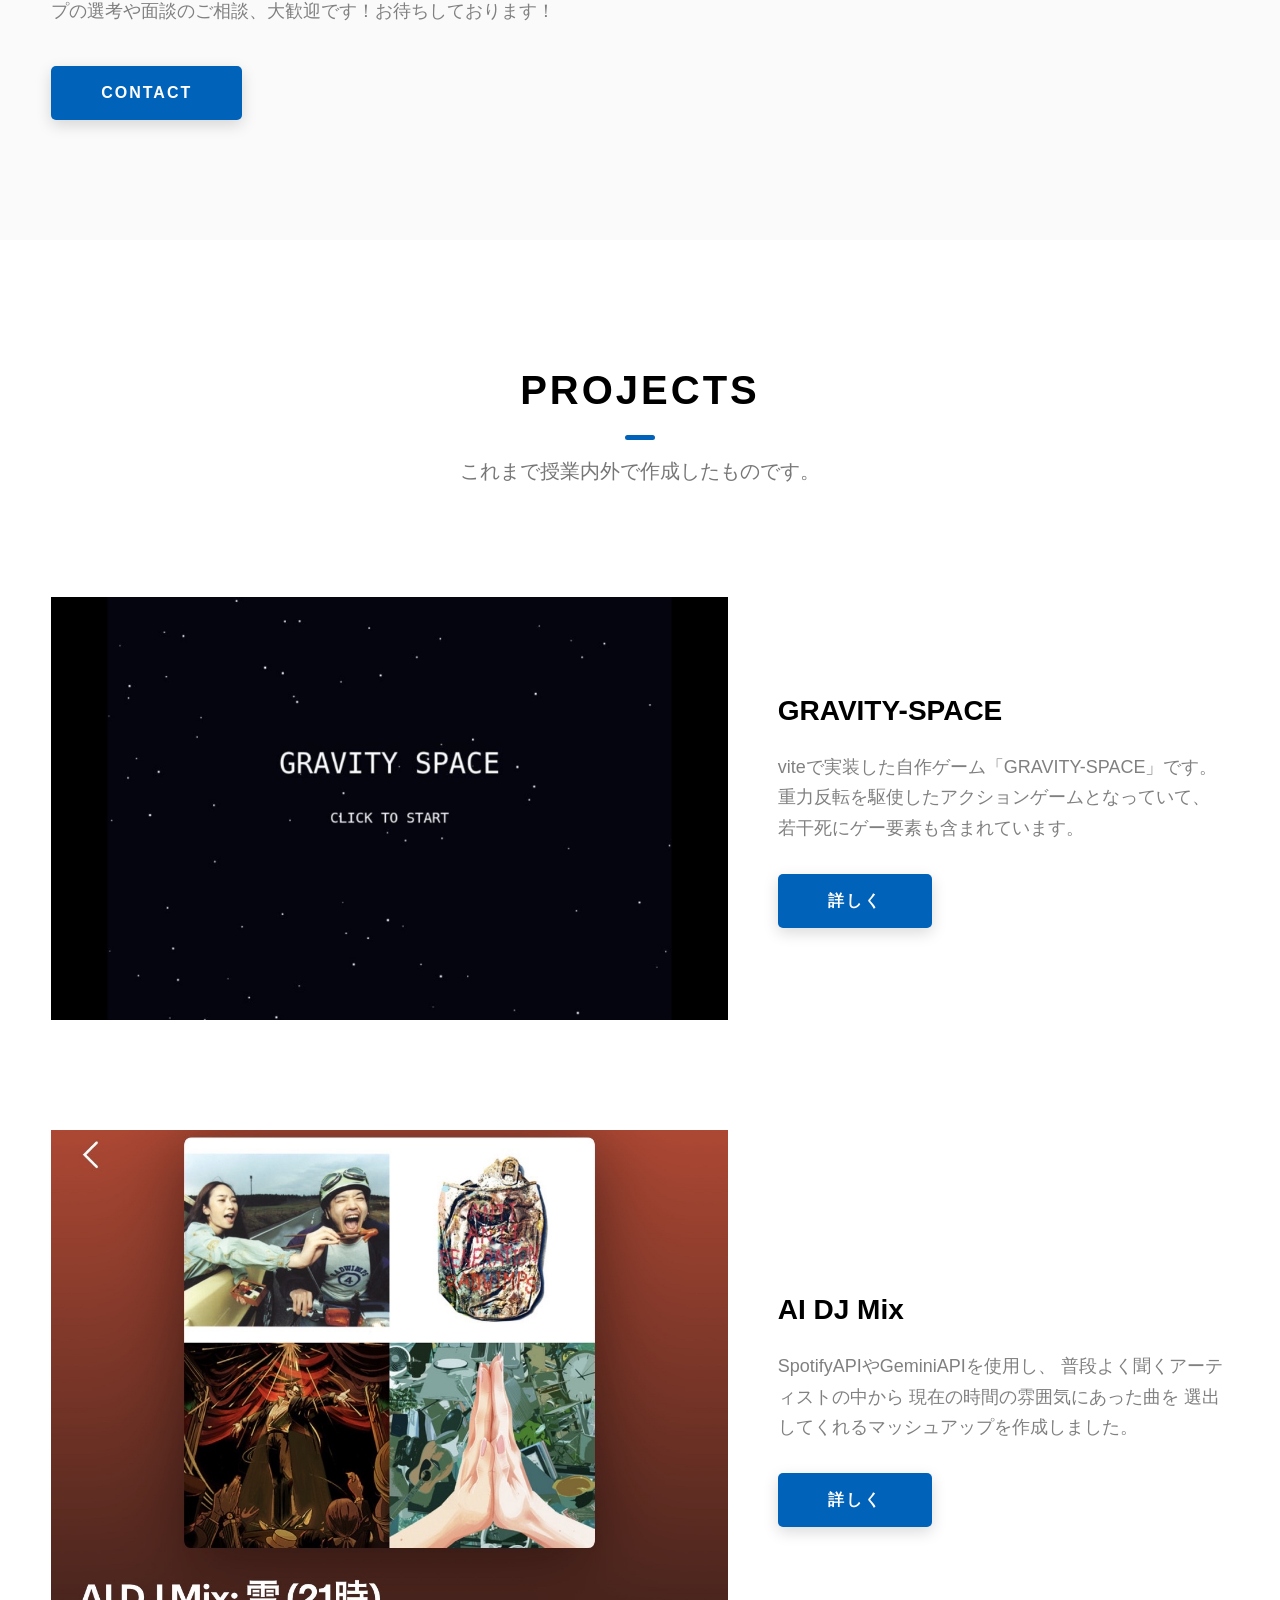
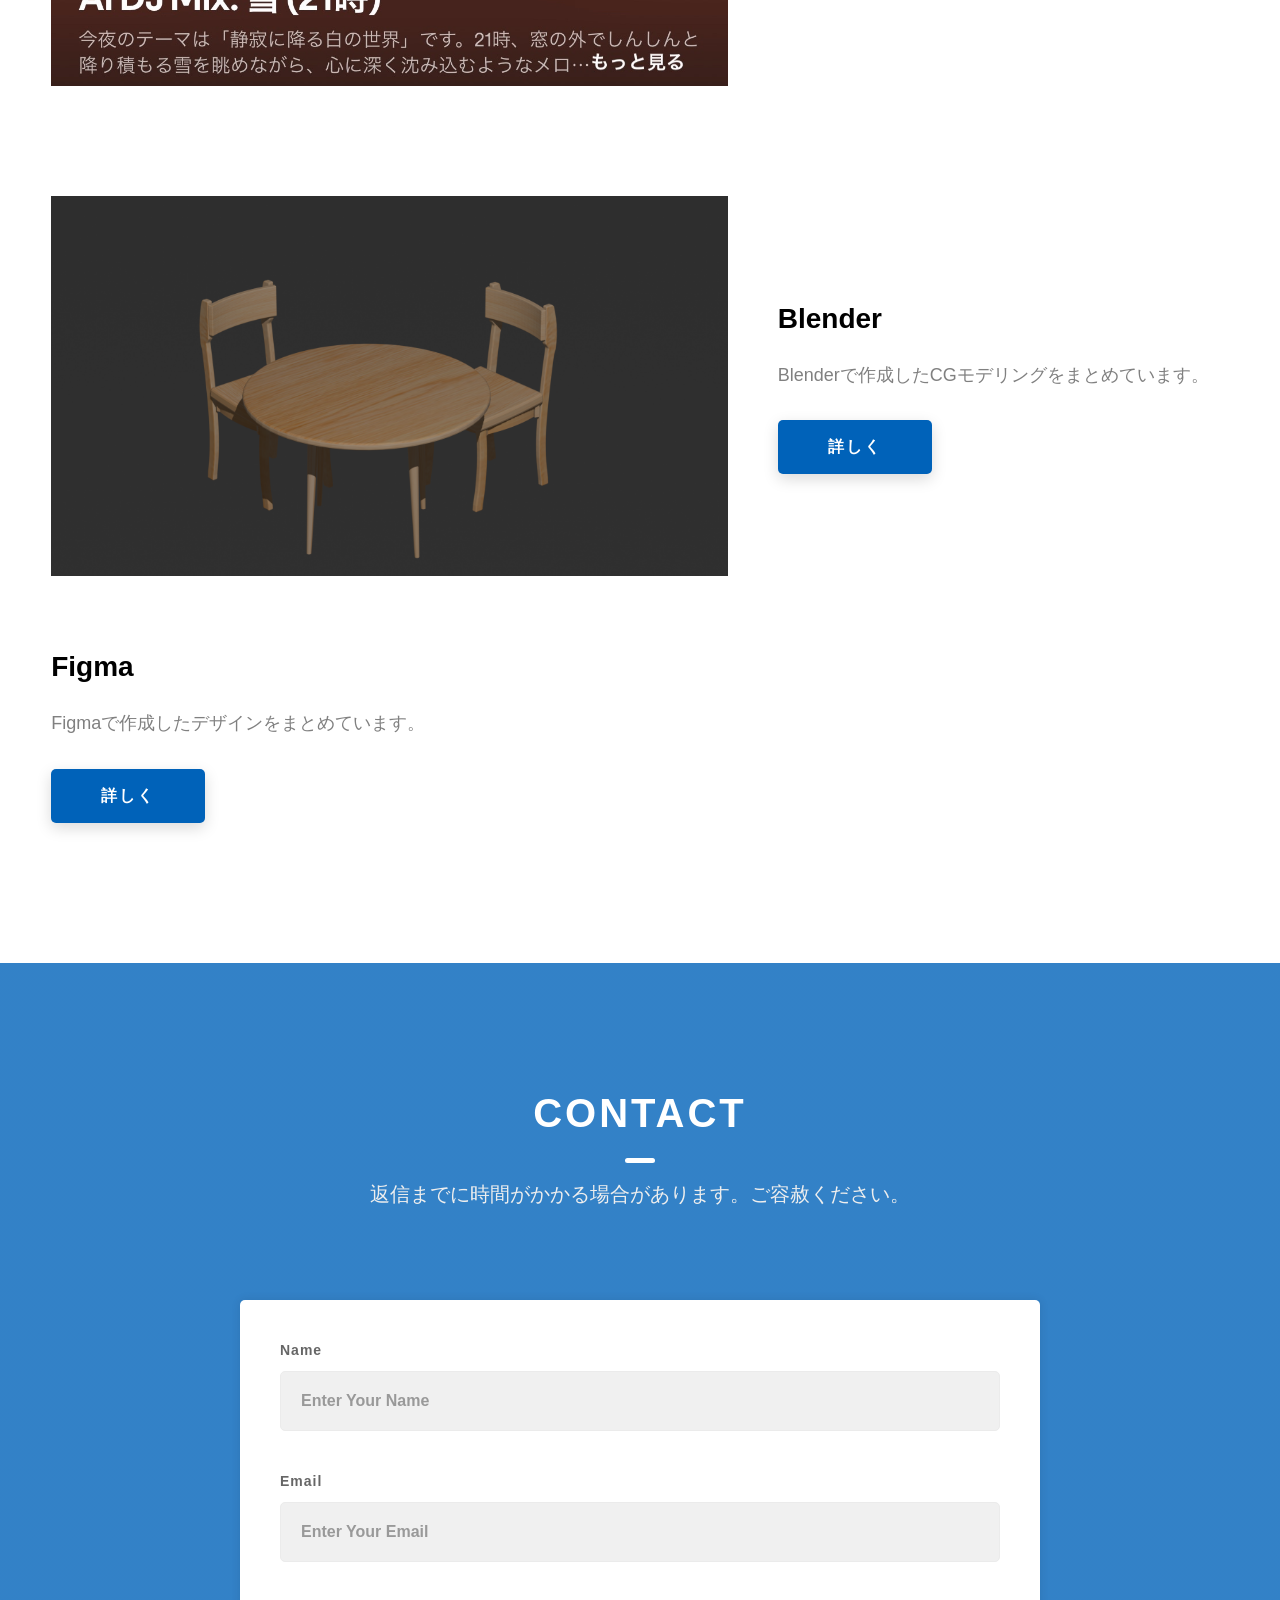
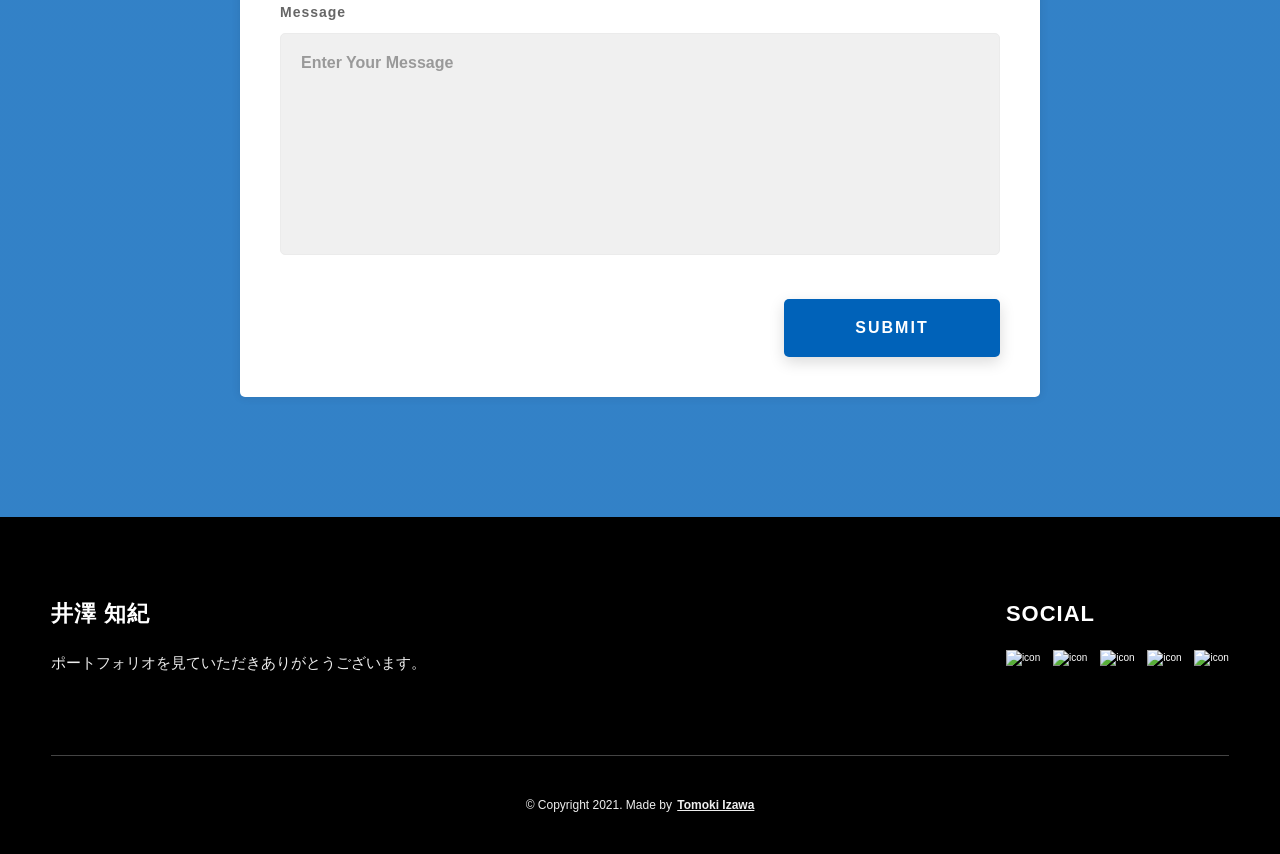
==== commit fbd5c537: "Update index.html" ====
--- a/index.html
+++ b/index.html
@@ -287,7 +287,7 @@
             <div class="projects__row-content">
               <h3 class="projects__row-content-title">Figma</h3>
               <p class="projects__row-content-desc">
-               Figmaで作成したCGモデリングをまとめています。
+               Figmaで作成したデザインをまとめています。
               </p>
               <a
                 href="./project-4.html"
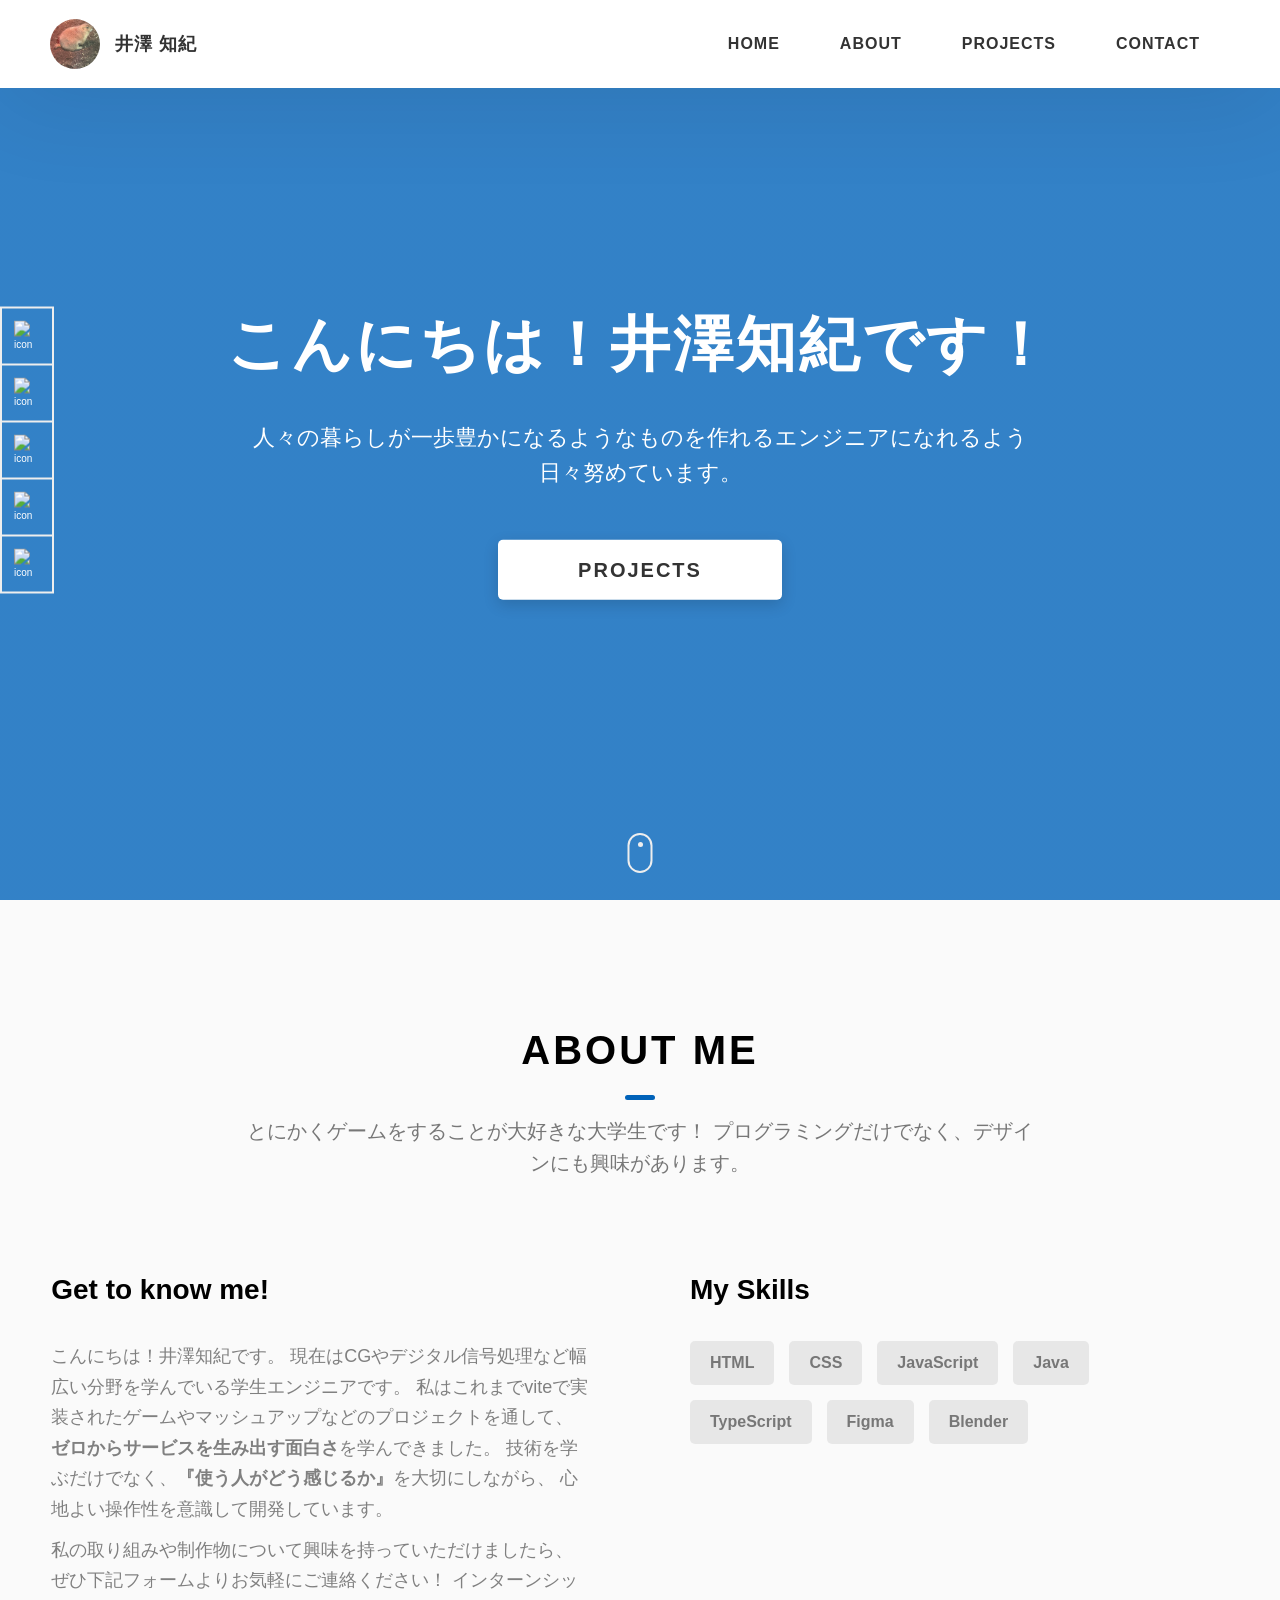
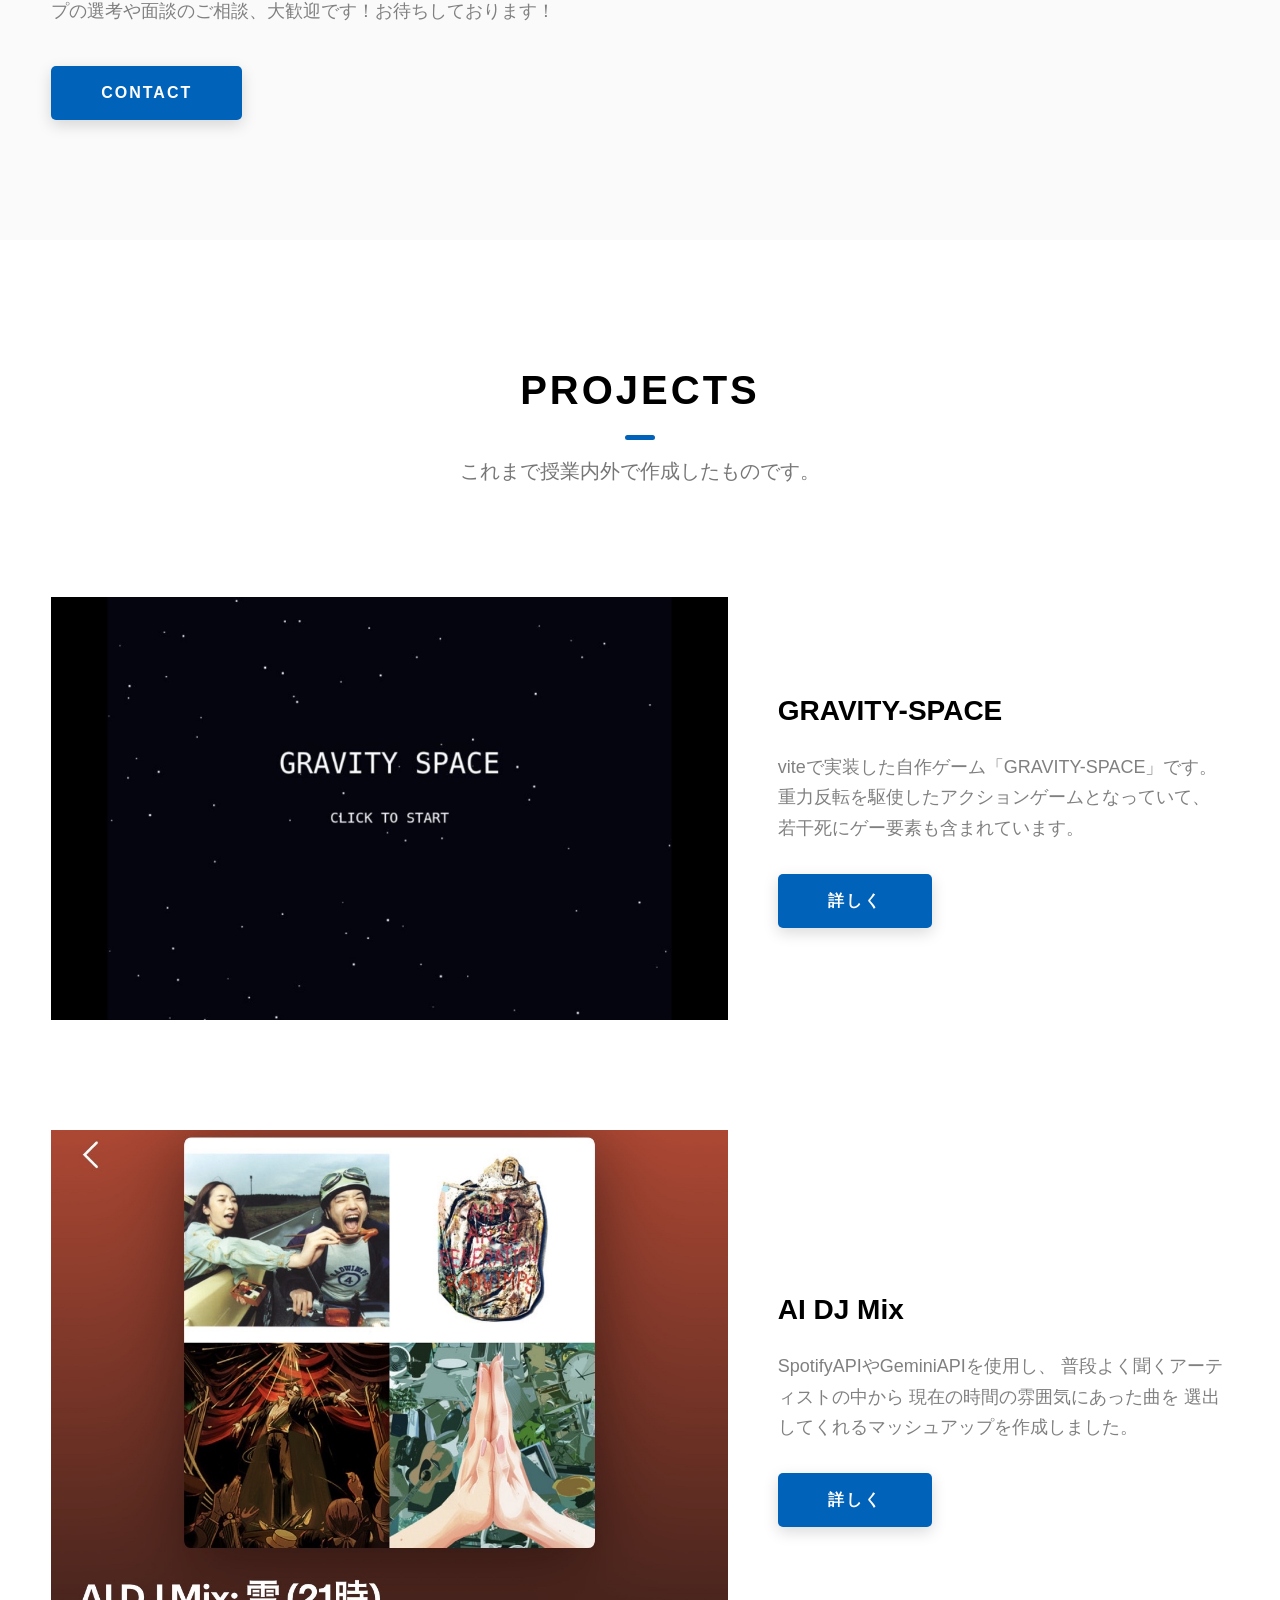
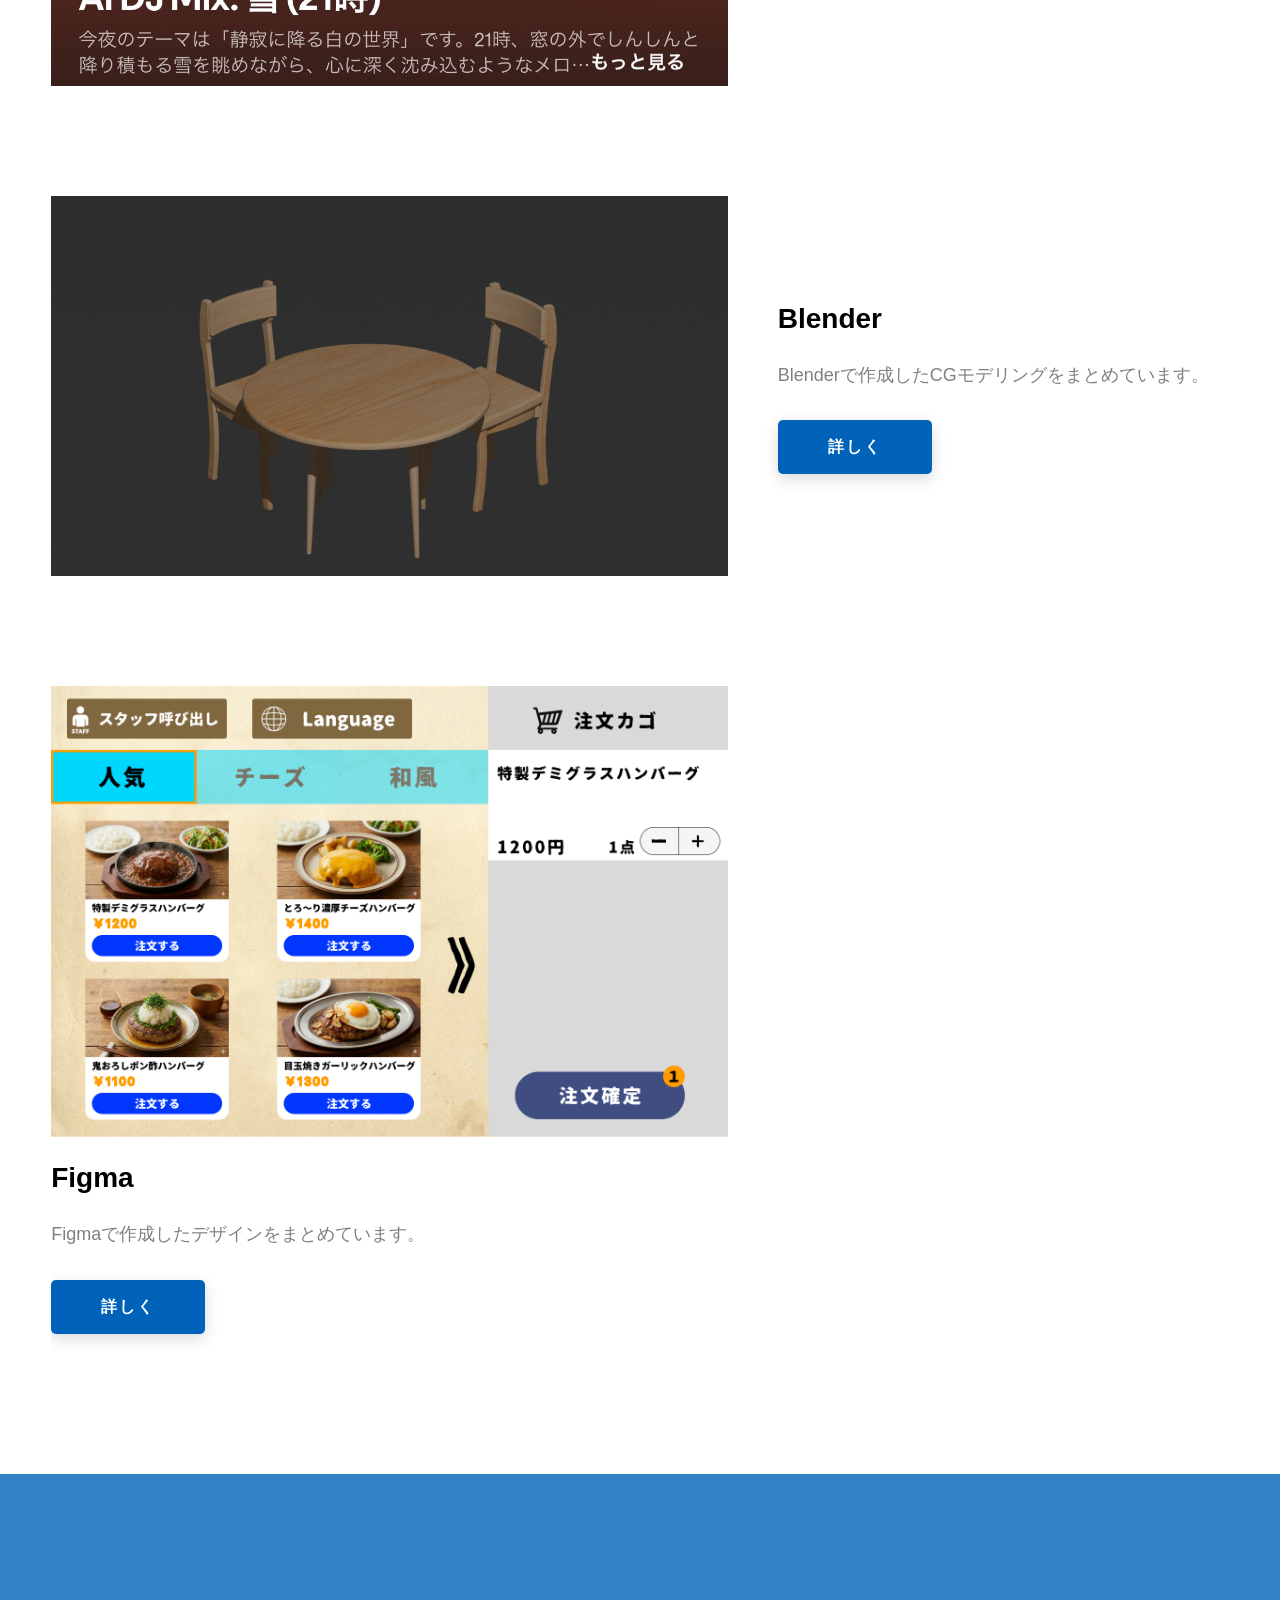
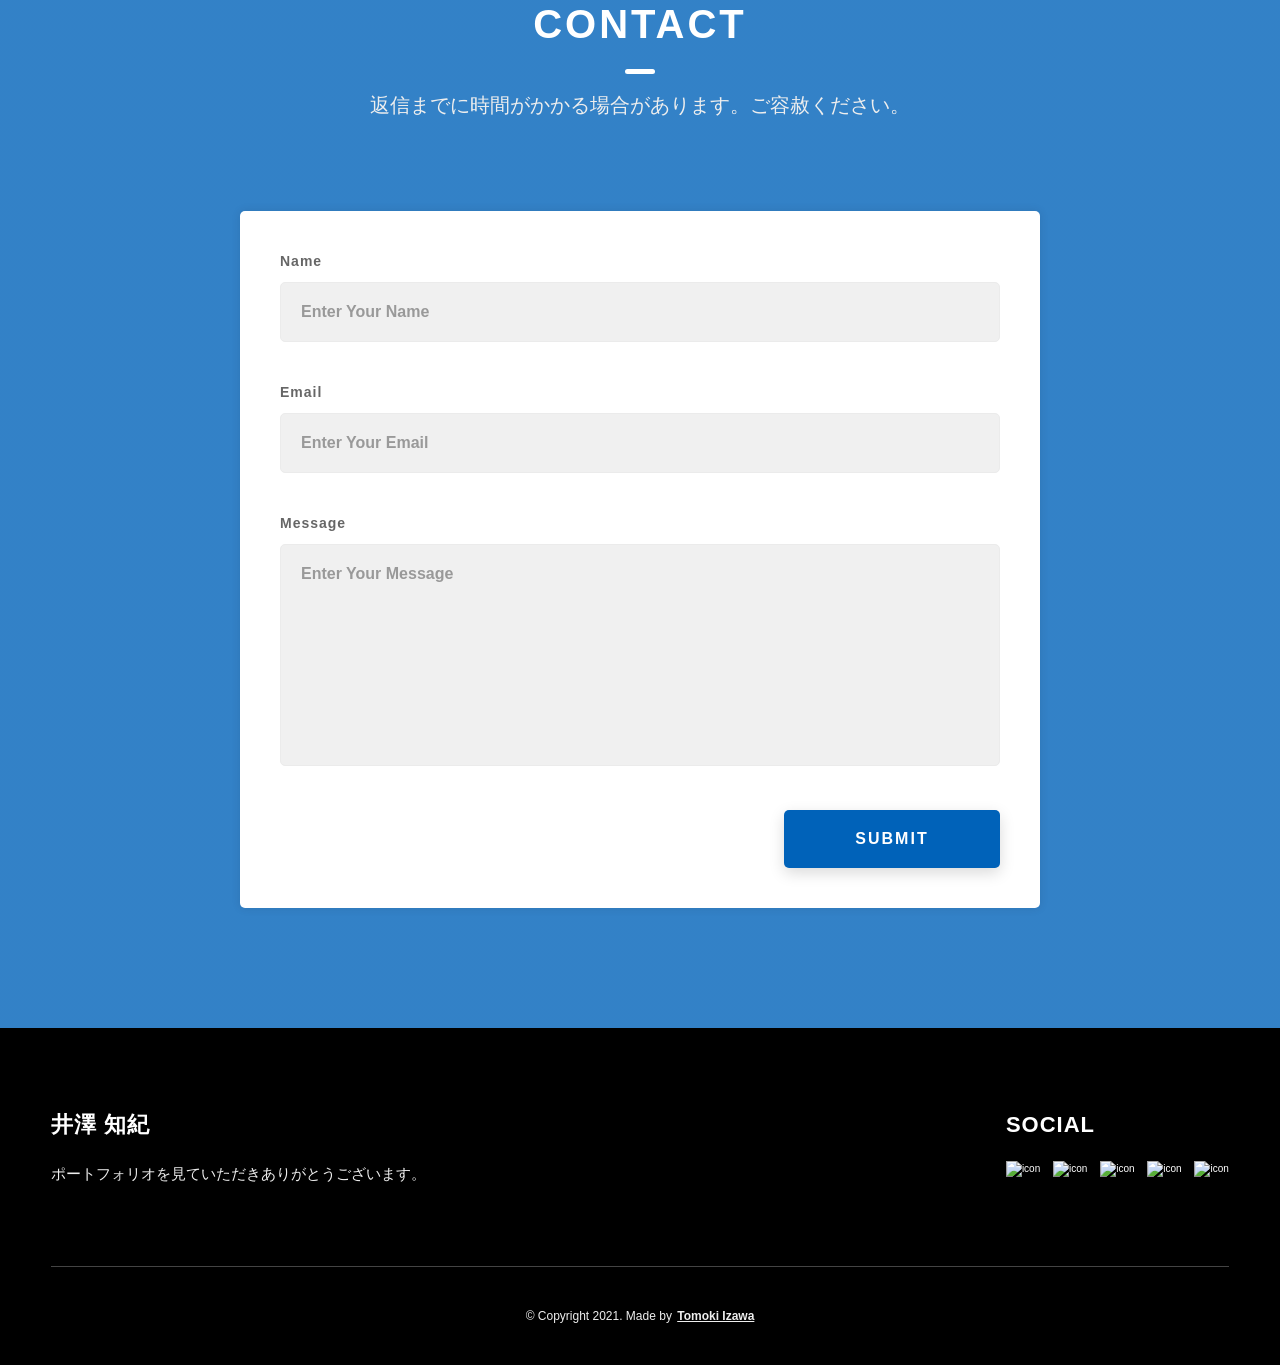
==== commit 30b6d493: "Update index.html" ====
--- a/index.html
+++ b/index.html
@@ -4,8 +4,8 @@
     <meta charset="UTF-8" />
     <meta name="viewport" content="width=device-width, initial-scale=1.0" />
     <meta http-equiv="X-UA-Compatible" content="ie=edge" />
-    <title>Dopefolio</title>
-    <meta name="description" content="Portfolio Template for Developer" />
+    <title>Tomoki Izawa Portfolio</title>
+    <meta name="description" content="Tomoki Izawa Portfolio" />
 
     <link rel="stylesheet" href="css/style.css" />
 
@@ -284,7 +284,16 @@
                 >詳しく</a
               >
             </div>
-            <div class="projects__row-content">
+          </div>
+          <div class="projects__row">
+            <div class="projects__row-img-cont">
+              <img
+                src="./assets/jpeg/self-order-system.jpg"
+                alt="Software Screenshot"
+                class="projects__row-img"
+                loading="lazy"
+              />
+              <div class="projects__row-content">
               <h3 class="projects__row-content-title">Figma</h3>
               <p class="projects__row-content-desc">
                Figmaで作成したデザインをまとめています。
@@ -295,6 +304,7 @@
                 target="_blank"
                 >詳しく</a
               >
+              </div>
             </div>
           </div>
         </div>
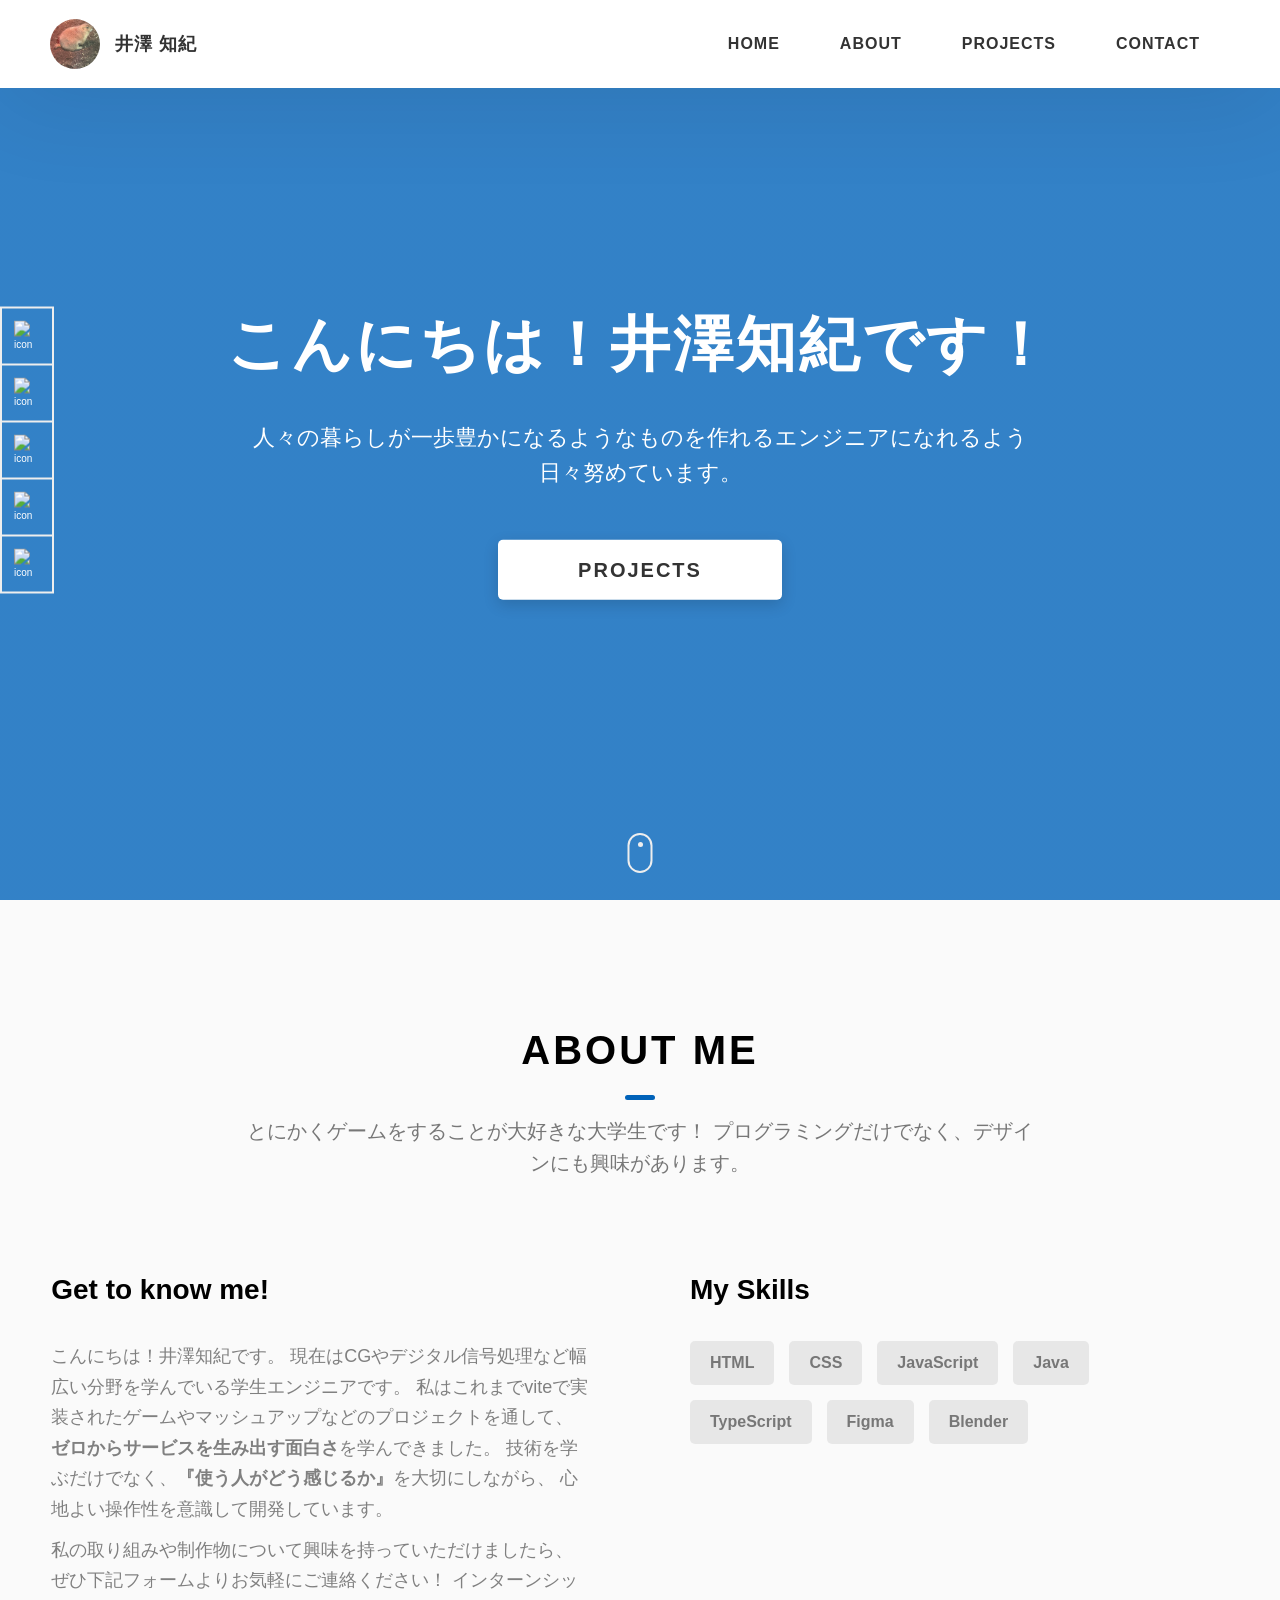
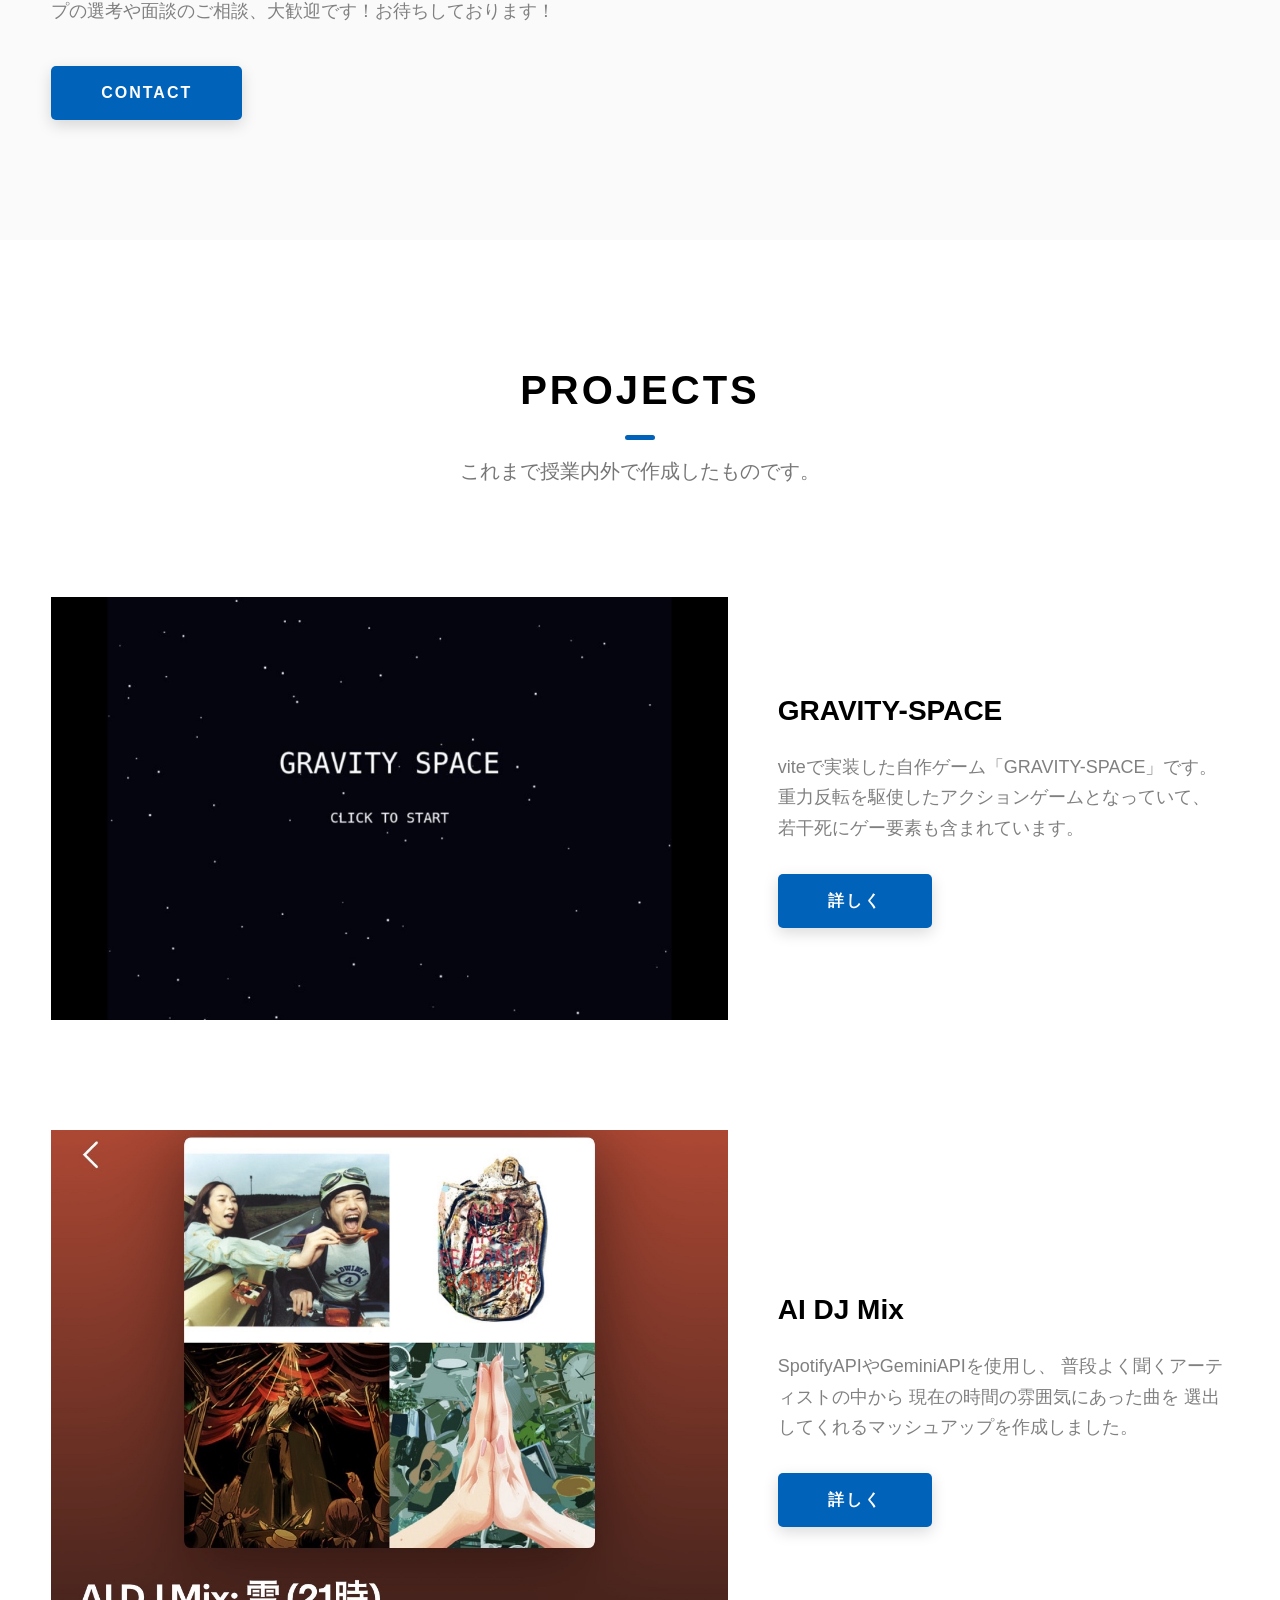
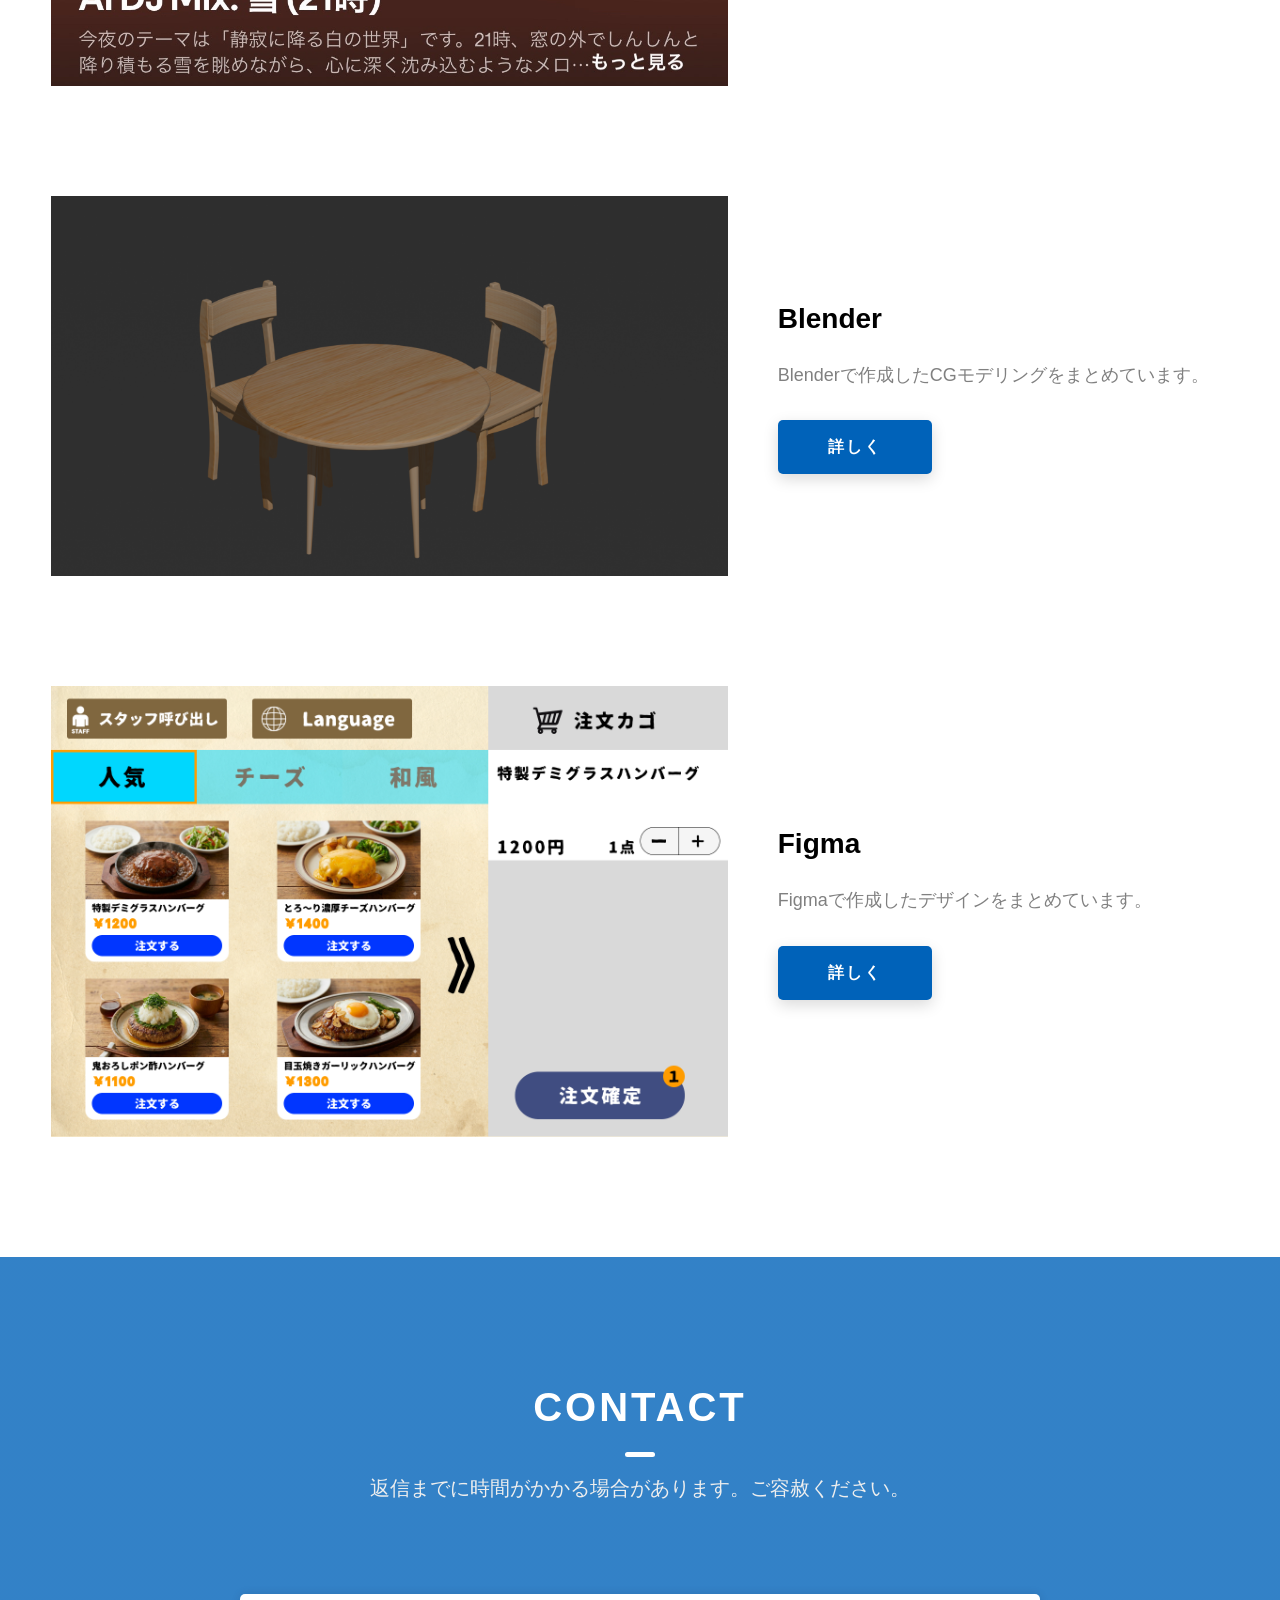
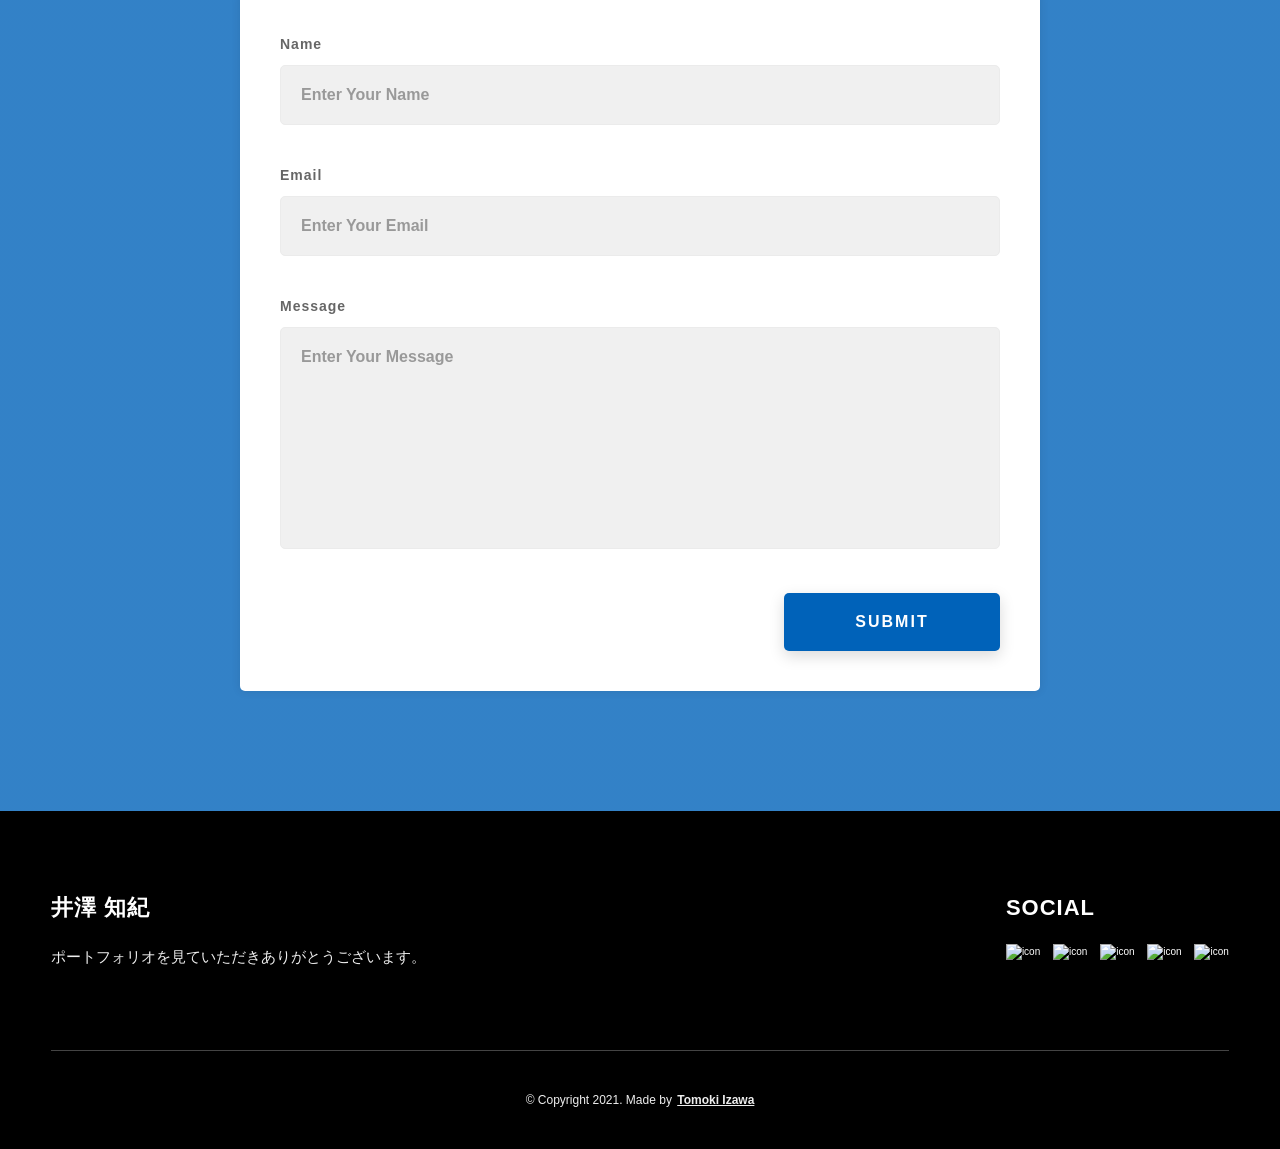
==== commit 22da2fb5: "Update index.html" ====
--- a/index.html
+++ b/index.html
@@ -293,7 +293,8 @@
                 class="projects__row-img"
                 loading="lazy"
               />
-              <div class="projects__row-content">
+            </div>
+            <div class="projects__row-content">
               <h3 class="projects__row-content-title">Figma</h3>
               <p class="projects__row-content-desc">
                Figmaで作成したデザインをまとめています。
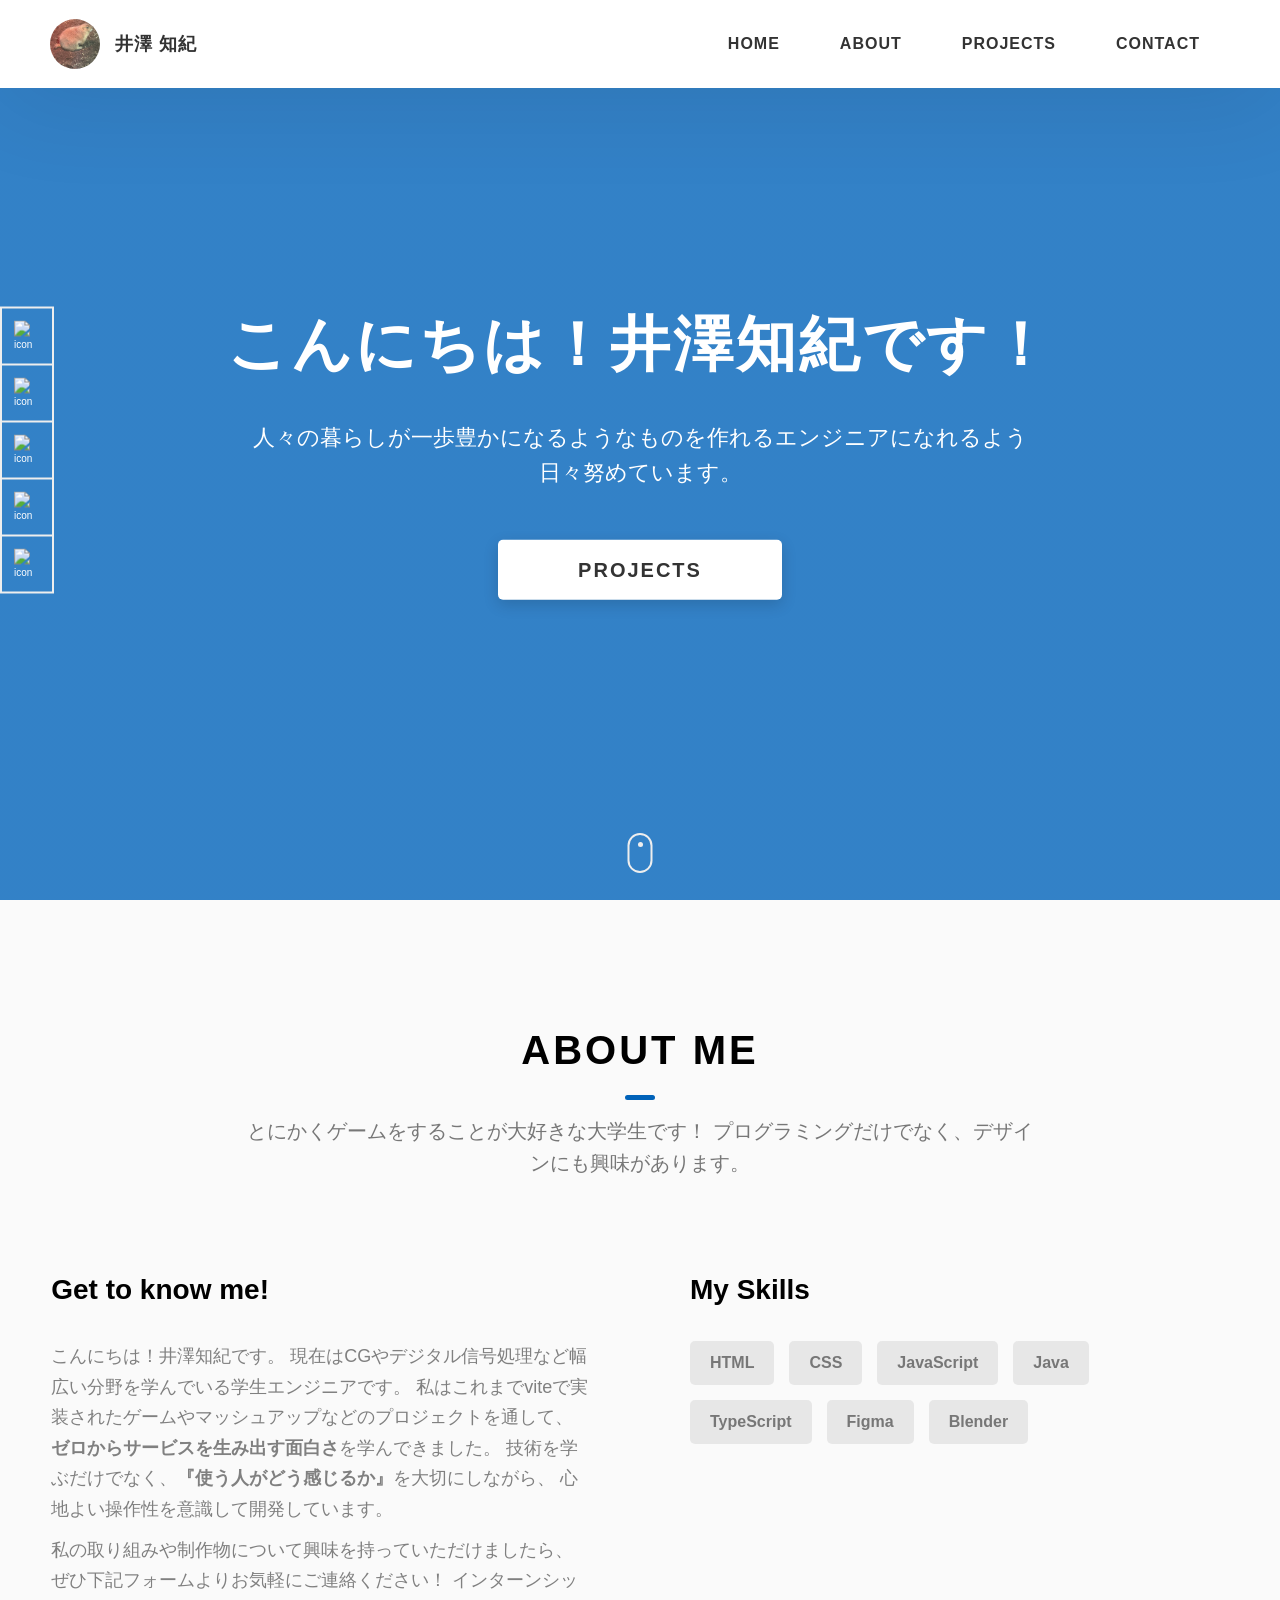
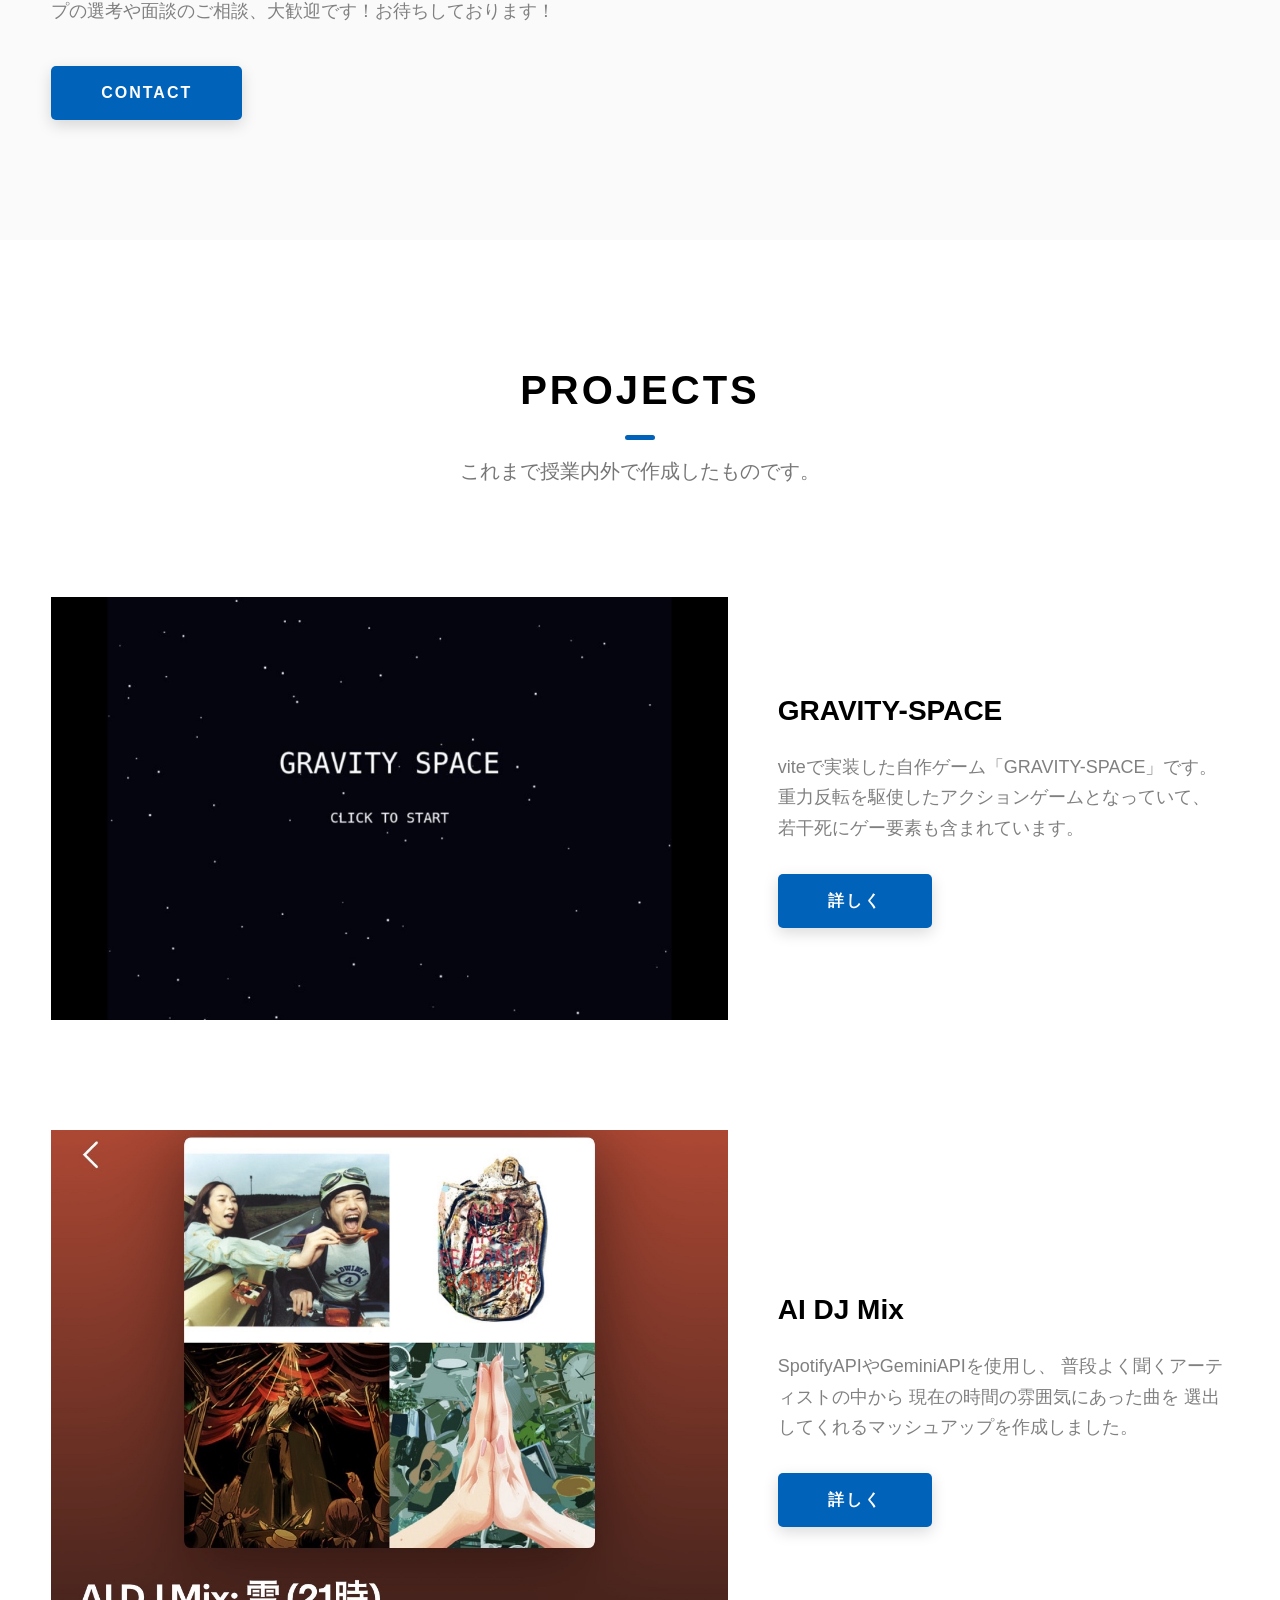
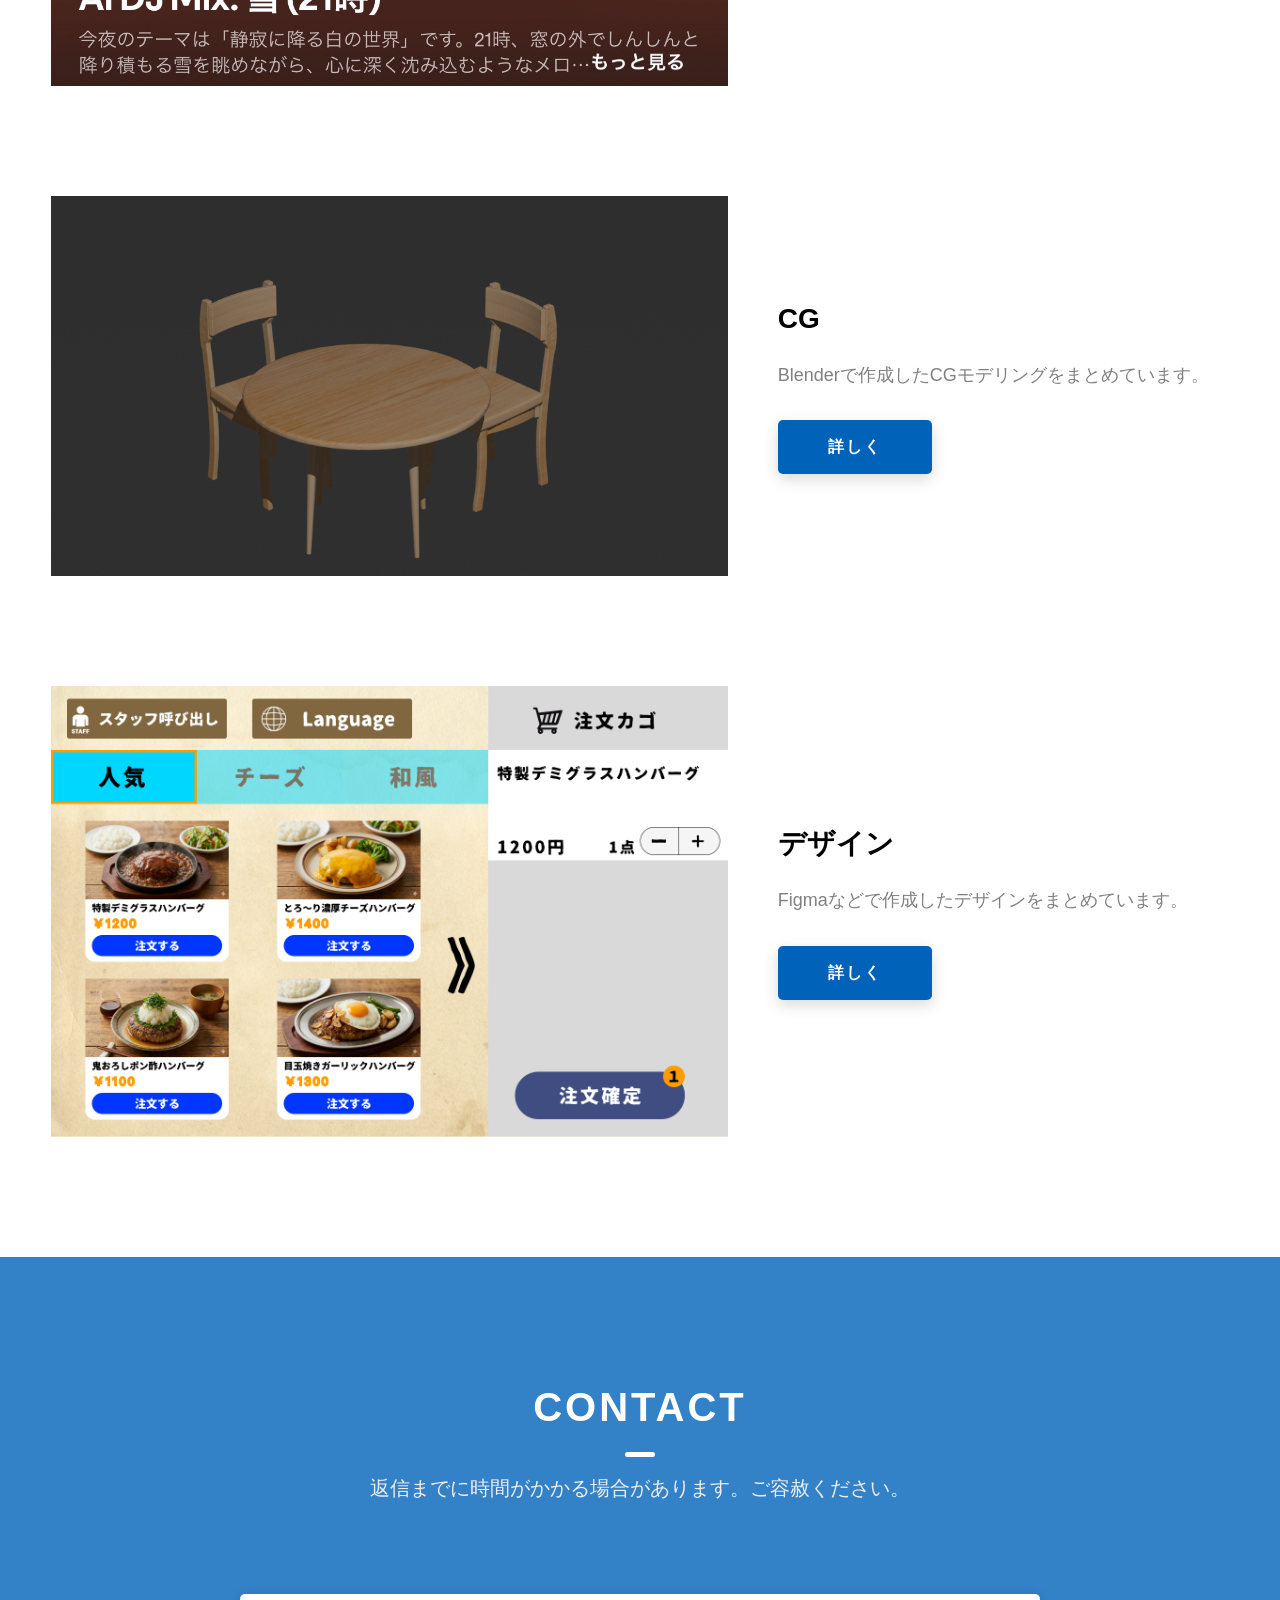
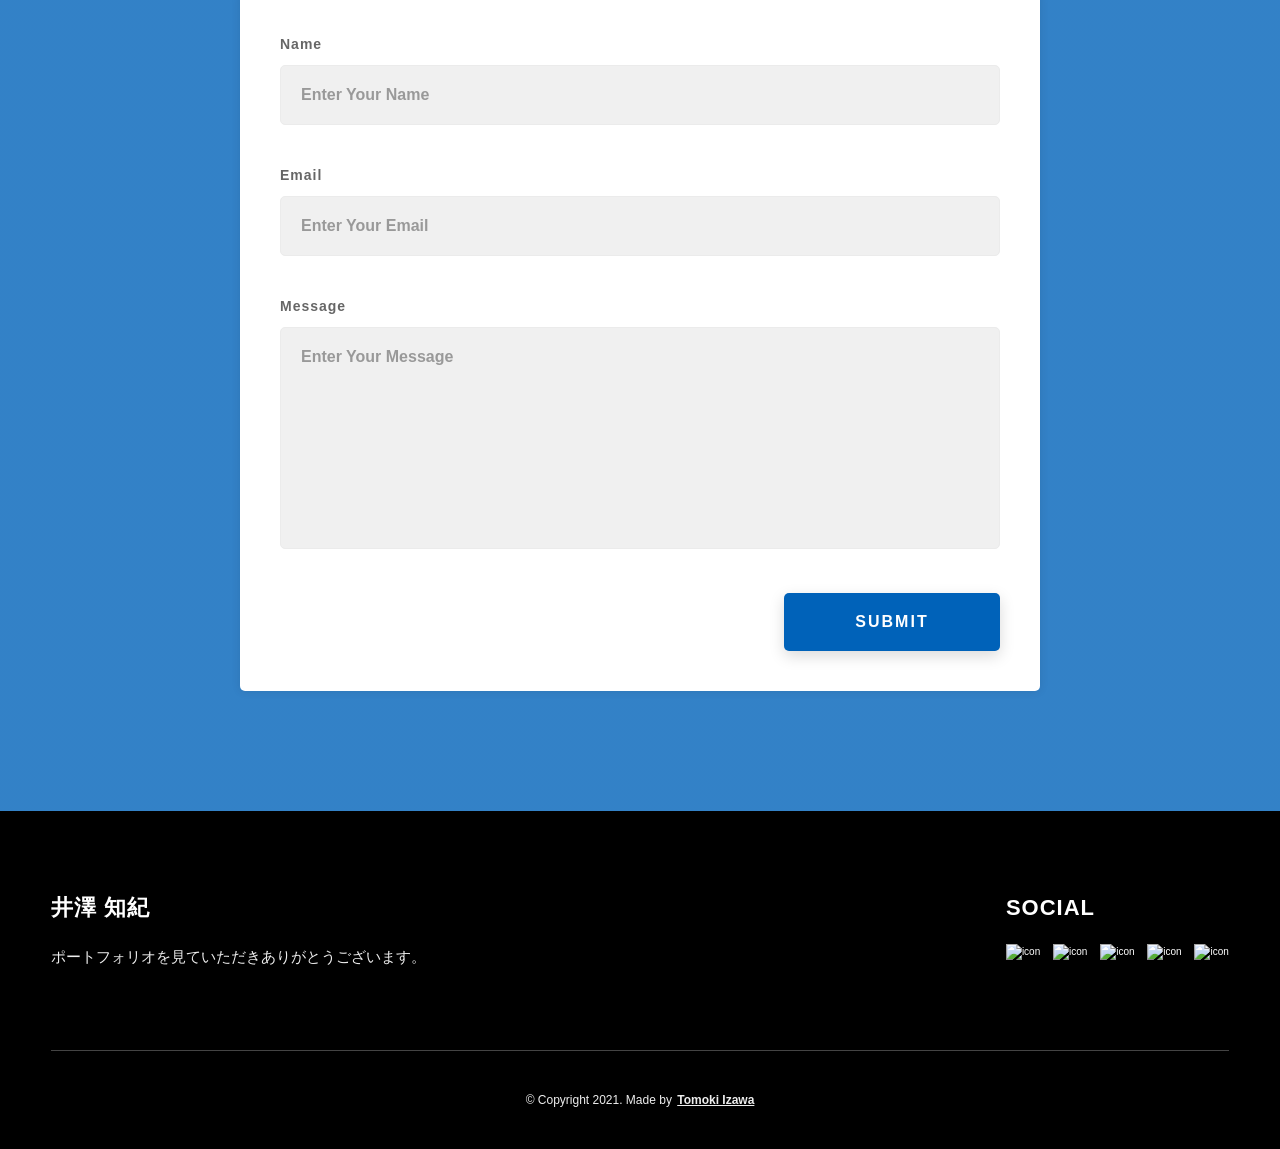
==== commit e9494a78: "title changed" ====
--- a/index.html
+++ b/index.html
@@ -273,7 +273,7 @@
               />
             </div>
             <div class="projects__row-content">
-              <h3 class="projects__row-content-title">Blender</h3>
+              <h3 class="projects__row-content-title">CG</h3>
               <p class="projects__row-content-desc">
                 Blenderで作成したCGモデリングをまとめています。
               </p>
@@ -295,9 +295,9 @@
               />
             </div>
             <div class="projects__row-content">
-              <h3 class="projects__row-content-title">Figma</h3>
+              <h3 class="projects__row-content-title">デザイン</h3>
               <p class="projects__row-content-desc">
-               Figmaで作成したデザインをまとめています。
+               Figmaなどで作成したデザインをまとめています。
               </p>
               <a
                 href="./project-4.html"
